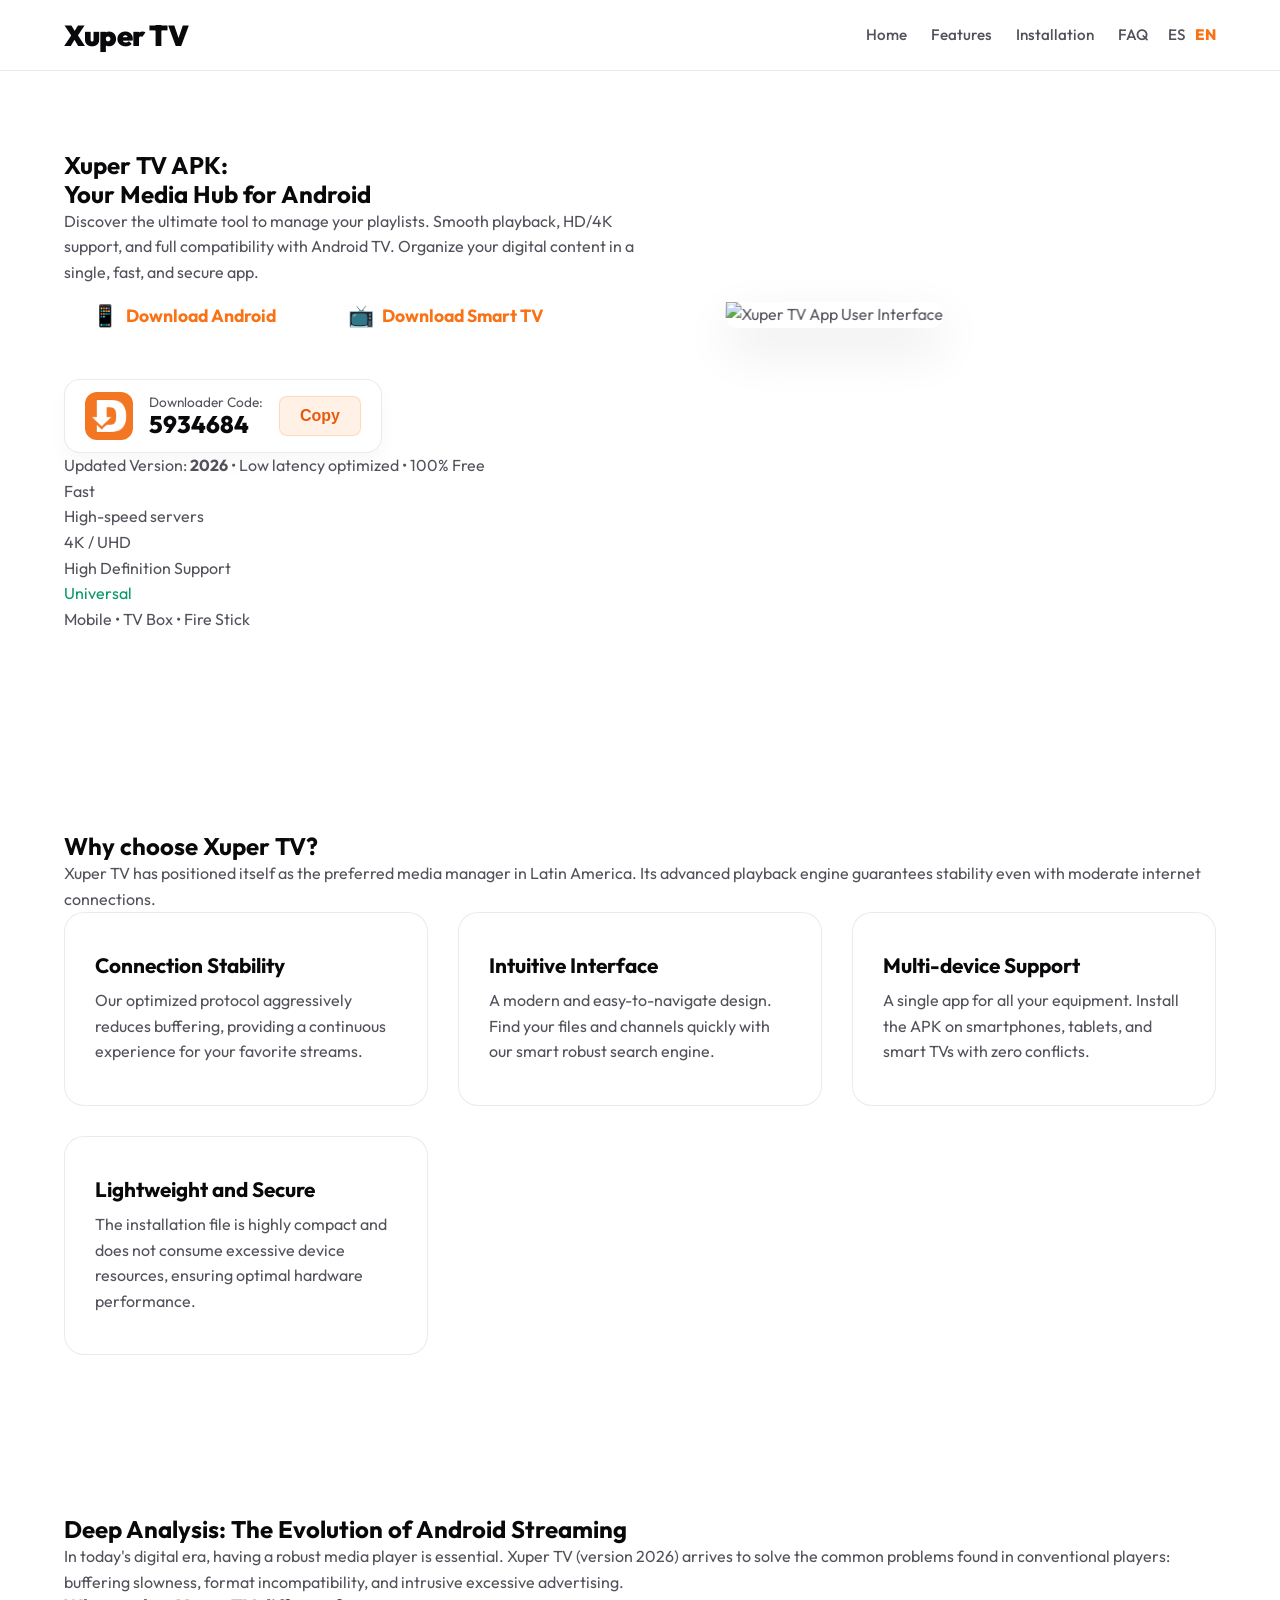
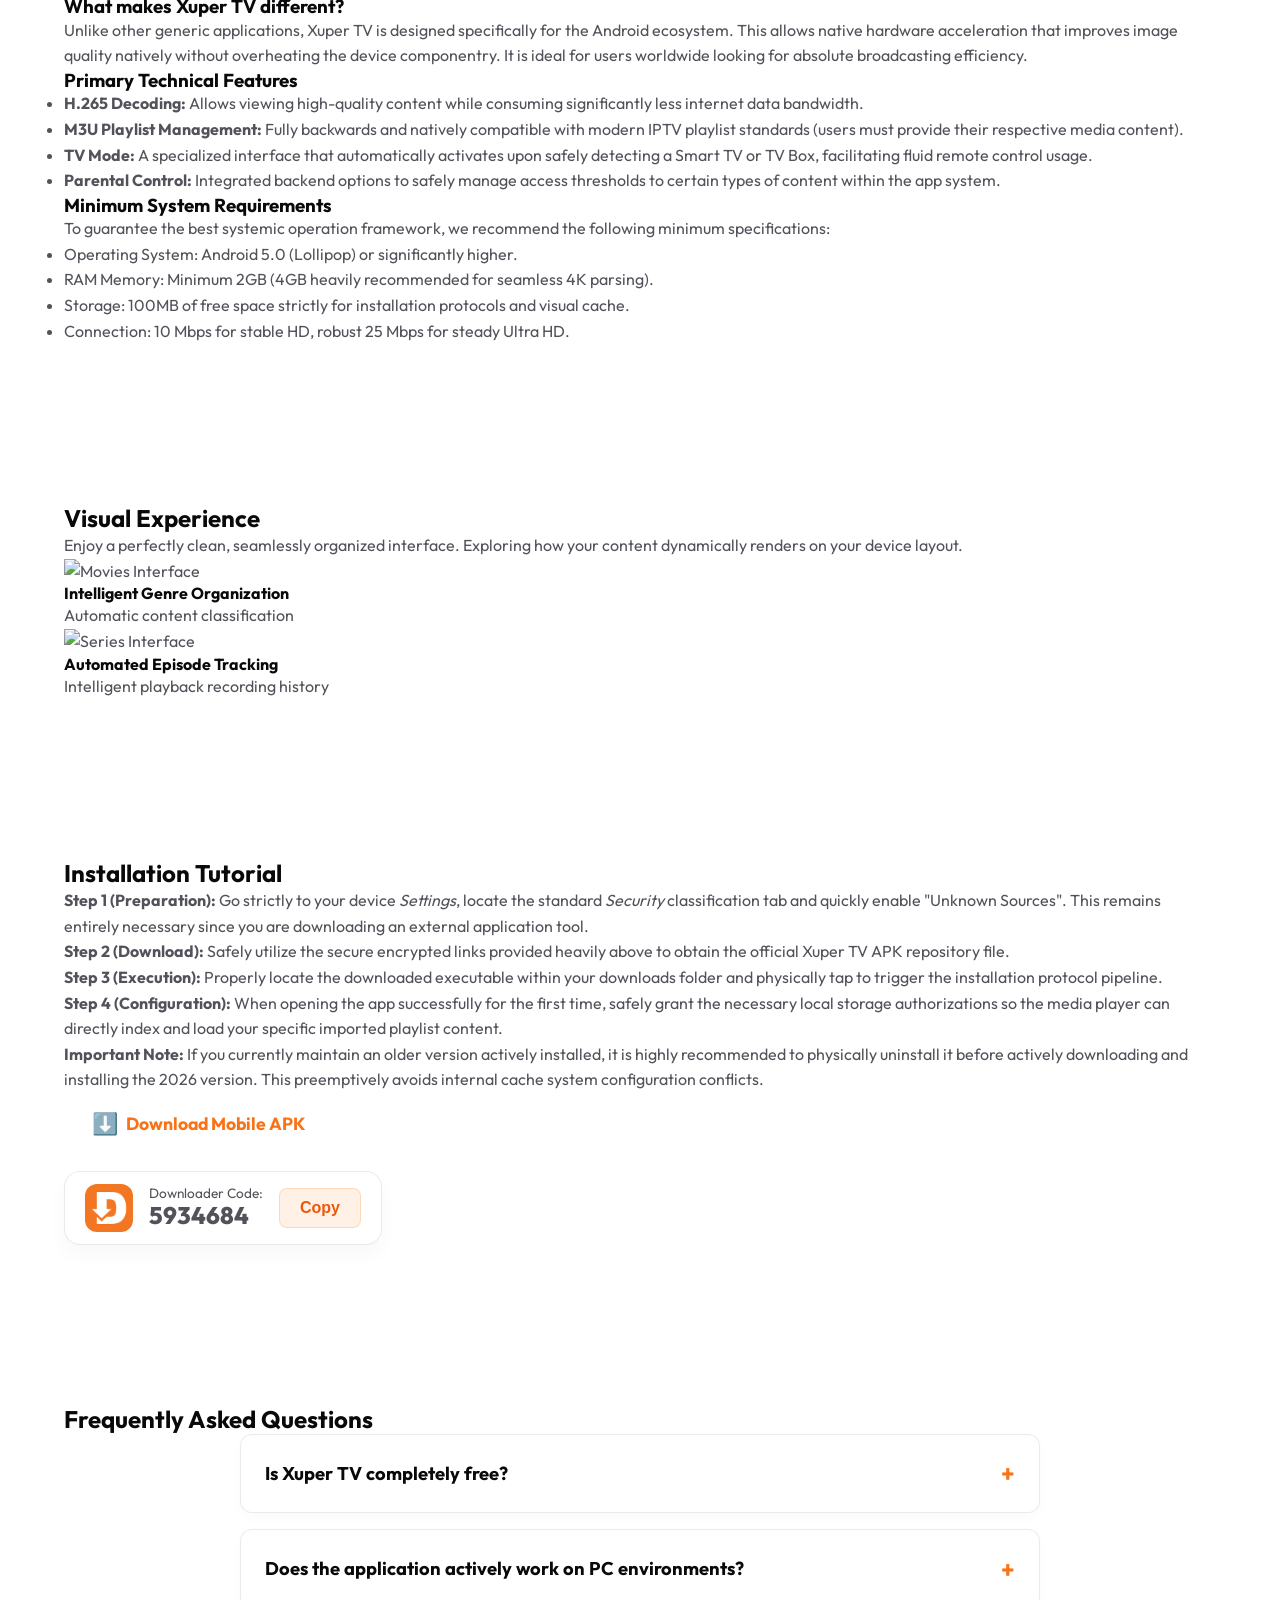
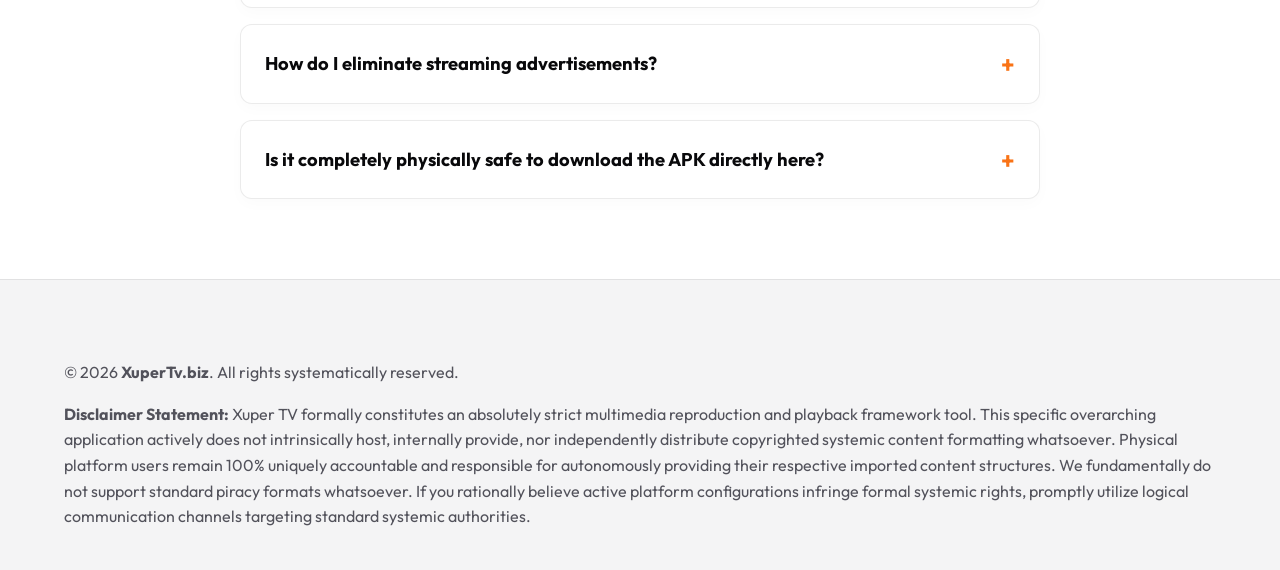
==== en.html @ fd427990 "Add files via upload" ====
<!DOCTYPE html>
<html lang="en">

<head>
    <meta charset="UTF-8">
    <meta name="viewport" content="width=device-width, initial-scale=1.0">

    <!-- Primary Meta Tags -->
    <title>Download Xuper TV APK 2026 - Official Android & Smart TV</title>
    <meta name="title" content="Download Xuper TV APK 2026 - Official Android & Smart TV">
    <meta name="description"
        content="Download Xuper TV APK for free. The best media player and manager for Android, Smart TV, and Fire Stick. Enjoy your M3U playlists in 4K UHD without interruptions.">
    <meta name="keywords"
        content="xuper tv, xuper tv apk, download xuper tv, xuper tv smart tv, m3u player, iptv apk, android tv app">
    <meta name="robots" content="index, follow">
    <meta name="author" content="Xuper TV">
    <meta name="language" content="English">

    <link rel="canonical" href="https://xupertv.biz/en.html">

    <!-- Open Graph / Facebook -->
    <meta property="og:type" content="website">
    <meta property="og:url" content="https://xupertv.biz/en.html">
    <meta property="og:title" content="Download Xuper TV APK 2026 - Official Android & Smart TV">
    <meta property="og:description"
        content="The ultimate tool to manage your playlists. Support for HD/4K formats and full device compatibility.">
    <meta property="og:image" content="https://xupertv.biz/banner.webp">

    <!-- Twitter -->
    <meta property="twitter:card" content="summary_large_image">
    <meta property="twitter:url" content="https://xupertv.biz/en.html">
    <meta property="twitter:title" content="Download Xuper TV APK 2026 - Official Android & Smart TV">
    <meta property="twitter:description"
        content="The ultimate tool to manage your playlists. Support for HD/4K formats and full device compatibility.">
    <meta property="twitter:image" content="https://xupertv.biz/banner.webp">

    <!-- Schema.org Markup -->
    <script type="application/ld+json">
    {
      "@context": "https://schema.org",
      "@type": "SoftwareApplication",
      "name": "Xuper TV",
      "operatingSystem": "Android, Android TV",
      "applicationCategory": "MultimediaApplication",
      "offers": {
        "@type": "Offer",
        "price": "0",
        "priceCurrency": "USD"
      },
      "description": "The best M3U playlist player and manager for Android devices and Smart TVs."
    }
    </script>

    <link rel="stylesheet" href="./style.css">
    <link rel="preconnect" href="https://fonts.googleapis.com">
    <link rel="preconnect" href="https://fonts.gstatic.com" crossorigin>
    <link href="https://fonts.googleapis.com/css2?family=Outfit:wght@400;500;600;700;800&display=swap" rel="stylesheet">
    
    <!-- Google Analytics -->
    <script async="" src="https://www.googletagmanager.com/gtag/js?id=G-PYDKTNR1D7"></script>
    <script>
        window.dataLayer = window.dataLayer || [];
        function gtag() { dataLayer.push(arguments); }
        gtag('js', new Date());

        gtag('config', 'G-PYDKTNR1D7');
    </script>
</head>

<body>
    <header class="header">
        <div class="container header-container">
            <div class="logo">Xuper TV</div>
            <nav class="nav" style="display: flex; align-items: center;">
                <a href="#inicio">Home</a>
                <a href="#caracteristicas">Features</a>
                <a href="#instalacion">Installation</a>
                <a href="#faq">FAQ</a>
                <div class="lang-selector" style="margin-left: 20px; display: flex; gap: 10px;">
                    <a href="index.html" style="color: var(--text-muted); margin: 0;">ES</a>
                    <a href="en.html" style="font-weight: 800; color: var(--primary); margin: 0;">EN</a>
                </div>
            </nav>
        </div>
    </header>

    <main>
        <!-- Hero Section -->
        <section id="inicio" class="hero">
            <div class="container hero-container">
                <div class="hero-content">
                    <h1>Xuper TV APK: <br><span class="highlight">Your Media Hub</span> for Android</h1>
                    <p>Discover the ultimate tool to manage your playlists. Smooth playback, HD/4K support, and full compatibility with Android TV. Organize your digital content in a single, fast, and secure app.</p>

                    <div class="cta-group">
                        <a class="btn btn-android" href="https://xupertv.us/assets/xuper_global.apk" target="_blank" rel="noopener">
                            <span class="icon">📱</span> Download Android
                        </a>
                        <a class="btn btn-tv" href="https://xupertv.us/assets/xuper_global.apk" target="_blank" rel="noopener">
                            <span class="icon">📺</span> Download Smart TV
                        </a>
                    </div>
                    <div class="downloader-card mb-4">
                        <img src="./downloader.webp" alt="Downloader App" class="dl-icon">
                        <div class="dl-content">
                            <span class="dl-title">Downloader Code:</span>
                            <span class="dl-code-value">5934684</span>
                        </div>
                        <button class="btn-copy" onclick="copyToClipboard('5934684', this)">Copy</button>
                    </div>
                    <div class="hero-meta">
                        Updated Version: <strong>2026</strong> • Low latency optimized • 100% Free
                    </div>
                </div>
                <div class="hero-image">
                    <img src="./banner.webp" alt="Xuper TV App User Interface">
                </div>
            </div>

            <div class="container">
                <div class="stats-grid">
                    <div class="stat-card">
                        <div class="stat-title text-blue">Fast</div>
                        <div class="stat-desc">High-speed servers</div>
                    </div>
                    <div class="stat-card">
                        <div class="stat-title text-purple">4K / UHD</div>
                        <div class="stat-desc">High Definition Support</div>
                    </div>
                    <div class="stat-card">
                        <div class="stat-title text-green">Universal</div>
                        <div class="stat-desc">Mobile • TV Box • Fire Stick</div>
                    </div>
                </div>
            </div>
        </section>

        <!-- Features Section -->
        <section id="caracteristicas" class="section bg-light">
            <div class="container">
                <h2 class="section-title">Why choose Xuper TV?</h2>
                <p class="section-subtitle">Xuper TV has positioned itself as the preferred media manager in Latin America. Its advanced playback engine guarantees stability even with moderate internet connections.</p>

                <div class="features-grid">
                    <div class="feature-card">
                        <h3>Connection Stability</h3>
                        <p>Our optimized protocol aggressively reduces buffering, providing a continuous experience for your favorite streams.</p>
                    </div>
                    <div class="feature-card">
                        <h3>Intuitive Interface</h3>
                        <p>A modern and easy-to-navigate design. Find your files and channels quickly with our smart robust search engine.</p>
                    </div>
                    <div class="feature-card">
                        <h3>Multi-device Support</h3>
                        <p>A single app for all your equipment. Install the APK on smartphones, tablets, and smart TVs with zero conflicts.</p>
                    </div>
                    <div class="feature-card">
                        <h3>Lightweight and Secure</h3>
                        <p>The installation file is highly compact and does not consume excessive device resources, ensuring optimal hardware performance.</p>
                    </div>
                </div>
            </div>
        </section>

        <!-- Deep Analysis -->
        <section class="section">
            <div class="container text-content">
                <h2 class="section-title">Deep Analysis: The Evolution of Android Streaming</h2>
                <p>In today's digital era, having a robust media player is essential. Xuper TV (version 2026) arrives to solve the common problems found in conventional players: buffering slowness, format incompatibility, and intrusive excessive advertising.</p>

                <h3>What makes Xuper TV different?</h3>
                <p>Unlike other generic applications, Xuper TV is designed specifically for the Android ecosystem. This allows native hardware acceleration that improves image quality natively without overheating the device componentry. It is ideal for users worldwide looking for absolute broadcasting efficiency.</p>

                <h3>Primary Technical Features</h3>
                <ul>
                    <li><strong>H.265 Decoding:</strong> Allows viewing high-quality content while consuming significantly less internet data bandwidth.</li>
                    <li><strong>M3U Playlist Management:</strong> Fully backwards and natively compatible with modern IPTV playlist standards (users must provide their respective media content).</li>
                    <li><strong>TV Mode:</strong> A specialized interface that automatically activates upon safely detecting a Smart TV or TV Box, facilitating fluid remote control usage.</li>
                    <li><strong>Parental Control:</strong> Integrated backend options to safely manage access thresholds to certain types of content within the app system.</li>
                </ul>

                <h3>Minimum System Requirements</h3>
                <p>To guarantee the best systemic operation framework, we recommend the following minimum specifications:</p>
                <ul>
                    <li>Operating System: Android 5.0 (Lollipop) or significantly higher.</li>
                    <li>RAM Memory: Minimum 2GB (4GB heavily recommended for seamless 4K parsing).</li>
                    <li>Storage: 100MB of free space strictly for installation protocols and visual cache.</li>
                    <li>Connection: 10 Mbps for stable HD, robust 25 Mbps for steady Ultra HD.</li>
                </ul>
            </div>
        </section>

        <!-- Visual Experience -->
        <section class="section bg-light">
            <div class="container">
                <h2 class="section-title">Visual Experience</h2>
                <p class="section-subtitle">Enjoy a perfectly clean, seamlessly organized interface. Exploring how your content dynamically renders on your device layout.</p>

                <div class="movies-grid">
                    <div class="movie-card">
                        <img src="./banner2.webp" alt="Movies Interface">
                        <div class="movie-meta">
                            <h4>Intelligent Genre Organization</h4>
                            <div>Automatic content classification</div>
                        </div>
                    </div>
                    <div class="movie-card">
                        <img src="./banner3.webp" alt="Series Interface">
                        <div class="movie-meta">
                            <h4>Automated Episode Tracking</h4>
                            <div>Intelligent playback recording history</div>
                        </div>
                    </div>
                </div>
            </div>
        </section>

        <!-- Installation Tutorial -->
        <section id="instalacion" class="section">
            <div class="container text-content">
                <h2 class="section-title">Installation Tutorial</h2>
                <div class="installation-steps">
                    <p><strong>Step 1 (Preparation):</strong> Go strictly to your device <em>Settings</em>, locate the standard <em>Security</em> classification tab and quickly enable "Unknown Sources". This remains entirely necessary since you are downloading an external application tool.</p>
                    <p><strong>Step 2 (Download):</strong> Safely utilize the secure encrypted links provided heavily above to obtain the official Xuper TV APK repository file.</p>
                    <p><strong>Step 3 (Execution):</strong> Properly locate the downloaded executable within your downloads folder and physically tap to trigger the installation protocol pipeline.</p>
                    <p><strong>Step 4 (Configuration):</strong> When opening the app successfully for the first time, safely grant the necessary local storage authorizations so the media player can directly index and load your specific imported playlist content.</p>
                </div>
                <div class="note">
                    <strong>Important Note:</strong> If you currently maintain an older version actively installed, it is highly recommended to physically uninstall it before actively downloading and installing the 2026 version. This preemptively avoids internal cache system configuration conflicts.
                </div>

                <div class="text-center mt-4">
                    <a class="btn btn-android mb-2" href="https://xupertv.us/assets/xuper_global.apk" target="_blank" rel="noopener">
                        <span class="icon">⬇️</span> Download Mobile APK
                    </a>
                    <br>
                    <div class="downloader-card mt-2">
                        <img src="./downloader.webp" alt="Downloader App" class="dl-icon">
                        <div class="dl-content">
                            <span class="dl-title" style="color: var(--text-regular);">Downloader Code:</span>
                            <span class="dl-code-value" style="color: var(--text-dark);">5934684</span>
                        </div>
                        <button class="btn-copy" onclick="copyToClipboard('5934684', this)">Copy</button>
                    </div>
                </div>
            </div>
        </section>

        <!-- FAQ -->
        <section id="faq" class="section bg-light">
            <div class="container">
                <h2 class="section-title">Frequently Asked Questions</h2>
                <div class="faq-container">
                    <details class="faq-item">
                        <summary>Is Xuper TV completely free?</summary>
                        <p>Yes, actively downloading and comprehensively using the primary application exclusively as a media player remains entirely 100% free of charge.</p>
                    </details>
                    <details class="faq-item">
                        <summary>Does the application actively work on PC environments?</summary>
                        <p>Xuper TV naturally functions as a strictly native Android application layout. To seamlessly operate the ecosystem efficiently on PC platforms (Windows/Mac), you will strictly necessitate installing an established Android systemic emulator environment precisely like BlueStacks or Nox Player parameters.</p>
                    </details>
                    <details class="faq-item">
                        <summary>How do I eliminate streaming advertisements?</summary>
                        <p>We are actively working seamlessly behind the scenes to structurally minimize all advertising interruptions and properly offer an intrinsically fluid experience logic. Always routinely check and ensure you are consistently operating the absolute latest version installed natively on your device hardware.</p>
                    </details>
                    <details class="faq-item">
                        <summary>Is it completely physically safe to download the APK directly here?</summary>
                        <p>Absolutely guaranteed. Our direct downloading pipelines directly originate specifically from rigorously encrypted servers completely devoid of any malicious malware formatting. We always formally advise systemically scanning practically any external file downloaded independently from the internet pipeline.</p>
                    </details>
                </div>
            </div>
        </section>
    </main>

    <footer class="footer">
        <div class="container text-center">
            <p>&copy; 2026 <strong>XuperTv.biz</strong>. All rights systematically reserved.</p>
            <p class="disclaimer mt-2"><strong>Disclaimer Statement:</strong> Xuper TV formally constitutes an absolutely strict multimedia reproduction and playback framework tool. This specific overarching application actively does not intrinsically host, internally provide, nor independently distribute copyrighted systemic content formatting whatsoever. Physical platform users remain 100% uniquely accountable and responsible for autonomously providing their respective imported content structures. We fundamentally do not support standard piracy formats whatsoever. If you rationally believe active platform configurations infringe formal systemic rights, promptly utilize logical communication channels targeting standard systemic authorities.</p>
        </div>
    </footer>

    <script src="./script.js"></script>
</body>

</html>
---- style.css ----
:root {
    --primary: #f97316;
    --primary-dark: #ea580c;
    --secondary: #000000;
    --bg-dark: #ffffff;
    --bg-darker: #f4f4f5;
    --card-bg: #ffffff;
    --card-border: rgba(0, 0, 0, 0.08);
    --text-main: #09090b;
    --text-muted: #52525b;
    --gradient: linear-gradient(135deg, #f97316 0%, #ffc080 100%);
    --gradient-glow: linear-gradient(135deg, rgba(255,122,0,0.3) 0%, rgba(255,255,255,0.1) 100%);
    --shadow-glow: 0 10px 40px rgba(255, 122, 0, 0.15);
    --success: #059669;
    --danger: #dc2626;
}

* {
    margin: 0;
    padding: 0;
    box-sizing: border-box;
}

body {
    font-family: 'Outfit', sans-serif;
    background-color: var(--bg-dark);
    color: var(--text-muted);
    line-height: 1.6;
    overflow-x: hidden;
}

h1, h2, h3, h4, .text-main {
    color: var(--text-main);
    line-height: 1.2;
}

a {
    text-decoration: none;
    color: var(--primary);
    transition: all 0.2s ease;
}

.highlight-text {
    background: var(--gradient);
    -webkit-background-clip: text;
    -webkit-text-fill-color: transparent;
    background-clip: text;
}

.text-green { color: var(--success); }
.text-red { color: var(--danger); }
.mt-2 { margin-top: 1rem; }
.mt-xl { margin-top: 4rem; }

/* LAYOUT */
.container {
    max-width: 1200px;
    margin: 0 auto;
    padding: 0 24px;
}

.section {
    padding: 80px 0;
}

.bg-darker {
    background-color: var(--bg-darker);
}

.section-header {
    text-align: center;
    max-width: 700px;
    margin: 0 auto 3rem;
}

.section-header h2 {
    font-size: 2.5rem;
    margin-bottom: 1rem;
}

/* BUTTONS */
.btn {
    display: inline-flex;
    align-items: center;
    justify-content: center;
    padding: 14px 28px;
    border-radius: 12px;
    font-weight: 700;
    font-size: 1.1rem;
    cursor: pointer;
    transition: all 0.3s ease;
    border: none;
}

.btn-primary {
    background: var(--gradient);
    color: #ffffff;
    box-shadow: 0 10px 30px rgba(255, 122, 0, 0.2);
}

.btn-primary:hover {
    transform: translateY(-3px);
    box-shadow: 0 15px 40px rgba(255, 122, 0, 0.3);
}

.btn-outline {
    background: transparent;
    color: var(--text-main);
    border: 2px solid rgba(0, 0, 0, 0.15);
}

.btn-outline:hover {
    background: rgba(0,0,0,0.03);
    border-color: rgba(0,0,0,0.3);
}

.btn-sm {
    padding: 10px 20px;
    font-size: 0.95rem;
    background: rgba(0,0,0,0.05);
    color: var(--text-main);
}

.btn-sm:hover {
    background: var(--primary);
    color: #ffffff;
}

.btn-block {
    display: flex;
    width: 100%;
}

.icon {
    margin-right: 8px;
    font-size: 1.2em;
}

/* HEADER */
.header {
    background: rgba(255, 255, 255, 0.95);
    backdrop-filter: blur(12px);
    -webkit-backdrop-filter: blur(12px);
    position: sticky;
    top: 0;
    z-index: 1000;
    border-bottom: 1px solid var(--card-border);
}

.header-container {
    display: flex;
    justify-content: space-between;
    align-items: center;
    height: 70px;
}

.logo {
    font-size: 1.8rem;
    font-weight: 900;
    color: var(--text-main);
    letter-spacing: -0.5px;
}

.nav a {
    color: var(--text-muted);
    margin-left: 24px;
    font-weight: 500;
    font-size: 0.95rem;
}

.nav a:hover {
    color: var(--text-main);
}

/* HERO */
.hero {
    padding: 80px 0 120px;
    position: relative;
    overflow: hidden;
}

.hero-container {
    display: flex;
    align-items: center;
    gap: 60px;
}

.hero-content {
    flex: 1;
    max-width: 600px;
}

.badge-pill {
    display: inline-block;
    padding: 6px 14px;
    background: rgba(255, 122, 0, 0.1);
    color: var(--primary-dark);
    border: 1px solid rgba(255, 122, 0, 0.2);
    border-radius: 50px;
    font-size: 0.85rem;
    font-weight: 600;
    margin-bottom: 1.5rem;
    text-transform: uppercase;
    letter-spacing: 1px;
}

.hero-title {
    font-size: 3.5rem;
    font-weight: 800;
    margin-bottom: 1.5rem;
    letter-spacing: -1px;
    line-height: 1.1;
}

.hero-subtitle {
    font-size: 1.2rem;
    color: var(--text-muted);
    margin-bottom: 2.5rem;
}

.cta-group {
    display: flex;
    gap: 16px;
    margin-bottom: 2rem;
    flex-wrap: wrap;
}

.trust-badges {
    display: flex;
    gap: 20px;
    flex-wrap: wrap;
    font-size: 0.95rem;
    font-weight: 500;
    color: var(--text-muted);
}

/* HERO IMAGE MOCKUP */
.hero-image-wrapper {
    flex: 1;
    position: relative;
    display: flex;
    justify-content: center;
    perspective: 1000px;
}

.glow-bg {
    position: absolute;
    top: 50%;
    left: 50%;
    transform: translate(-50%, -50%);
    width: 400px;
    height: 400px;
    background: var(--gradient-glow);
    filter: blur(80px);
    opacity: 0.8;
    border-radius: 50%;
    z-index: 0;
}

.glow-bg-small {
    position: absolute;
    top: 50%;
    left: 50%;
    transform: translate(-50%, -50%);
    width: 250px;
    height: 250px;
    background: var(--gradient-glow);
    filter: blur(60px);
    opacity: 0.6;
    border-radius: 50%;
    z-index: 0;
}

.hero-image {
    position: relative;
    z-index: 2;
    max-width: 100%;
    height: auto;
    border-radius: 20px;
    transform: rotateY(-10deg) rotateX(5deg);
    transition: transform 0.5s ease;
    box-shadow: 0 20px 50px rgba(0,0,0,0.1);
}

.hero-image:hover {
    transform: rotateY(0deg) rotateX(0deg) translateY(-10px);
}

/* DOWNLOADER CARD */
.downloader-card {
    display: inline-flex;
    align-items: center;
    background: var(--card-bg);
    border: 1px solid var(--card-border);
    padding: 12px 20px;
    border-radius: 16px;
    gap: 16px;
    box-shadow: 0 10px 20px rgba(0,0,0,0.03);
    transition: transform 0.3s ease;
}

.downloader-card:hover {
    transform: translateY(-3px);
}

.dl-icon {
    width: 48px;
    height: 48px;
    border-radius: 12px;
    object-fit: contain;
    background: rgba(0,0,0,0.02);
}

.dl-content {
    display: flex;
    flex-direction: column;
}

.dl-title {
    font-size: 0.85rem;
    color: var(--text-muted);
    line-height: 1.2;
}

.dl-code-value {
    font-size: 1.5rem;
    font-weight: 800;
    line-height: 1.2;
    color: var(--text-main);
}

.btn-copy {
    background: rgba(255, 122, 0, 0.1);
    color: var(--primary-dark);
    border: 1px solid rgba(255, 122, 0, 0.2);
    padding: 10px 20px;
    font-size: 1rem;
    margin-left: auto;
    border-radius: 8px;
    font-weight: 700;
    cursor: pointer;
    transition: all 0.2s;
}

.btn-copy:hover {
    background: var(--primary);
    color: #ffffff;
}

.btn-copy.copied {
    background: var(--success);
    color: #ffffff;
    border-color: var(--success);
}

/* STATS BAR */
.stats-bar {
    display: flex;
    justify-content: space-around;
    background: rgba(255, 255, 255, 0.9);
    backdrop-filter: blur(20px);
    border: 1px solid var(--card-border);
    border-radius: 20px;
    padding: 30px;
    margin-top: -60px;
    position: relative;
    z-index: 10;
    box-shadow: 0 15px 35px rgba(0,0,0,0.05);
    flex-wrap: wrap;
    gap: 20px;
}

.stat-item {
    text-align: center;
}

.stat-number {
    font-size: 2rem;
    font-weight: 800;
    color: var(--text-main);
    background: var(--gradient);
    -webkit-background-clip: text;
    -webkit-text-fill-color: transparent;
}

.stat-label {
    font-size: 0.9rem;
    text-transform: uppercase;
    letter-spacing: 1px;
    font-weight: 600;
}

/* FEATURES GRID */
.features-grid {
    display: grid;
    grid-template-columns: repeat(auto-fit, minmax(300px, 1fr));
    gap: 30px;
}

.feature-card {
    background: var(--card-bg);
    border: 1px solid var(--card-border);
    border-radius: 20px;
    padding: 40px 30px;
    transition: transform 0.3s ease, border-color 0.3s ease, box-shadow 0.3s ease;
}

.feature-card:hover {
    transform: translateY(-5px);
    border-color: rgba(255, 122, 0, 0.4);
    box-shadow: 0 15px 30px rgba(255, 122, 0, 0.1);
}

.feature-icon {
    font-size: 2.5rem;
    margin-bottom: 20px;
}

.feature-card h3 {
    font-size: 1.3rem;
    margin-bottom: 10px;
}

/* LONG SEO TEXT */
.content-article {
    max-width: 800px;
    margin: 0 auto;
    background: var(--card-bg);
    border: 1px solid var(--card-border);
    box-shadow: 0 10px 30px rgba(0,0,0,0.02);
    padding: 50px;
    border-radius: 24px;
    font-size: 1.1rem;
}

.content-article h2 {
    margin-bottom: 1.5rem;
    font-size: 2rem;
}

.content-article p {
    margin-bottom: 1.5rem;
}

/* DOWNLOAD SECTION */
.download-box {
    max-width: 800px;
    margin: 0 auto;
    background: linear-gradient(180deg, #ffffff 0%, #fafafa 100%);
    border: 1px solid var(--card-border);
    box-shadow: 0 15px 40px rgba(0,0,0,0.04);
    border-radius: 24px;
    padding: 50px;
    display: flex;
    flex-wrap: wrap;
    gap: 40px;
    position: relative;
    overflow: hidden;
}

.download-box::before {
    content: '';
    position: absolute;
    top: 0; left: 0; right: 0; height: 4px;
    background: var(--gradient);
}

.download-info {
    flex: 1 1 350px;
}

.download-info h2 {
    font-size: 2.2rem;
    margin-bottom: 1.5rem;
}

.app-specs {
    list-style: none;
    padding: 0;
    margin-bottom: 20px;
}

.app-specs li {
    padding: 10px 0;
    border-bottom: 1px solid var(--card-border);
    display: flex;
    justify-content: space-between;
}

.app-specs li span {
    color: var(--text-main);
    font-weight: 600;
}

.download-note {
    font-size: 0.9rem;
    background: rgba(16, 185, 129, 0.05);
    padding: 12px 16px;
    border-radius: 8px;
    border-left: 3px solid var(--success);
}

.download-actions {
    flex: 1 1 250px;
    display: flex;
    flex-direction: column;
    justify-content: center;
}

/* STEPS GRID (INSTALLATION) */
.steps-grid {
    display: grid;
    grid-template-columns: repeat(auto-fit, minmax(220px, 1fr));
    gap: 30px;
}

.step-card {
    text-align: center;
    padding: 30px;
    background: var(--card-bg);
    border: 1px solid var(--card-border);
    border-radius: 20px;
    position: relative;
    transition: transform 0.3s;
    box-shadow: 0 10px 20px rgba(0,0,0,0.02);
}

.step-card:hover {
    transform: translateY(-5px);
}

.step-number {
    width: 50px;
    height: 50px;
    background: var(--gradient);
    color: #ffffff;
    font-size: 1.5rem;
    font-weight: 800;
    border-radius: 50%;
    display: flex;
    align-items: center;
    justify-content: center;
    margin: 0 auto 20px;
    box-shadow: 0 10px 20px rgba(255, 122, 0, 0.2);
}

.step-card h4 {
    margin-bottom: 10px;
}

/* IMAGE TEXT SPLIT */
.image-text-split {
    display: flex;
    align-items: center;
    gap: 60px;
    flex-wrap: wrap;
}

.image-text-split.reverse {
    flex-direction: row-reverse;
}

.split-content {
    flex: 1 1 400px;
}

.split-content h3 {
    font-size: 2.5rem;
    margin-bottom: 1.5rem;
}

.split-content p {
    font-size: 1.15rem;
}

.split-image {
    flex: 1 1 400px;
    position: relative;
}

.split-image img {
    width: 100%;
    border-radius: 20px;
    position: relative;
    z-index: 2;
    border: 1px solid var(--card-border);
    box-shadow: 0 20px 40px rgba(0,0,0,0.08);
}

/* COMPARISON TABLE */
.table-container {
    overflow-x: auto;
}

.comparison-table {
    width: 100%;
    max-width: 900px;
    margin: 0 auto;
    border-collapse: collapse;
    background: var(--card-bg);
    border-radius: 16px;
    overflow: hidden;
    border: 1px solid var(--card-border);
    box-shadow: 0 15px 35px rgba(0,0,0,0.03);
}

.comparison-table th, .comparison-table td {
    padding: 20px;
    text-align: left;
    border-bottom: 1px solid var(--card-border);
}

.comparison-table th {
    background: rgba(0,0,0,0.02);
    font-size: 1.1rem;
    color: var(--text-main);
}

.highlight-col {
    background: rgba(255, 122, 0, 0.05);
}

.comparison-table th.highlight-col {
    background: rgba(255, 122, 0, 0.1);
    color: var(--primary-dark);
}

.font-bold {
    font-weight: 800;
    font-size: 1.2rem;
}

/* FAQ */
.faq-container {
    max-width: 800px;
    margin: 0 auto;
    display: flex;
    flex-direction: column;
    gap: 16px;
}

.faq-item {
    background: var(--card-bg);
    border: 1px solid var(--card-border);
    border-radius: 12px;
    overflow: hidden;
    box-shadow: 0 5px 15px rgba(0,0,0,0.02);
}

.faq-item summary {
    font-weight: 700;
    padding: 24px;
    cursor: pointer;
    font-size: 1.15rem;
    list-style: none;
    position: relative;
    color: var(--text-main);
}

.faq-item summary::-webkit-details-marker {
    display: none;
}

.faq-item summary::after {
    content: '+';
    position: absolute;
    right: 24px;
    top: 50%;
    transform: translateY(-50%);
    font-size: 1.5rem;
    color: var(--primary);
    transition: transform 0.3s;
}

.faq-item[open] summary::after {
    transform: translateY(-50%) rotate(45deg);
}

.faq-item p {
    padding: 0 24px 24px;
    margin: 0;
    color: var(--text-muted);
}

/* FOOTER */
.footer {
    background: var(--bg-darker);
    padding: 80px 0 40px;
    border-top: 1px solid var(--card-border);
}

.footer-grid {
    display: grid;
    grid-template-columns: 2fr 1fr 1fr;
    gap: 40px;
    margin-bottom: 60px;
}

.footer-brand .logo {
    margin-bottom: 16px;
}

.footer-tagline {
    max-width: 300px;
}

.footer-links h4 {
    margin-bottom: 20px;
    font-size: 1.1rem;
    color: var(--text-main);
}

.footer-links a {
    display: block;
    margin-bottom: 12px;
}

.footer-links a:hover {
    color: var(--primary);
}

.legal-disclaimer {
    background: rgba(0,0,0,0.03);
    padding: 24px;
    border-radius: 12px;
    border: 1px solid var(--card-border);
    font-size: 0.85rem;
    margin-bottom: 40px;
}

.footer-bottom {
    text-align: center;
    font-size: 0.9rem;
    padding-top: 30px;
    border-top: 1px solid var(--card-border);
}

/* RESPONSIVE */
@media (max-width: 900px) {
    .nav { display: none; }
    
    .hero-container {
        flex-direction: column;
        text-align: center;
        gap: 40px;
    }
    
    .hero-title {
        font-size: 2.8rem;
    }
    
    .cta-group {
        justify-content: center;
    }
    
    .trust-badges {
        justify-content: center;
    }
    
    .footer-grid {
        grid-template-columns: 1fr;
    }
}
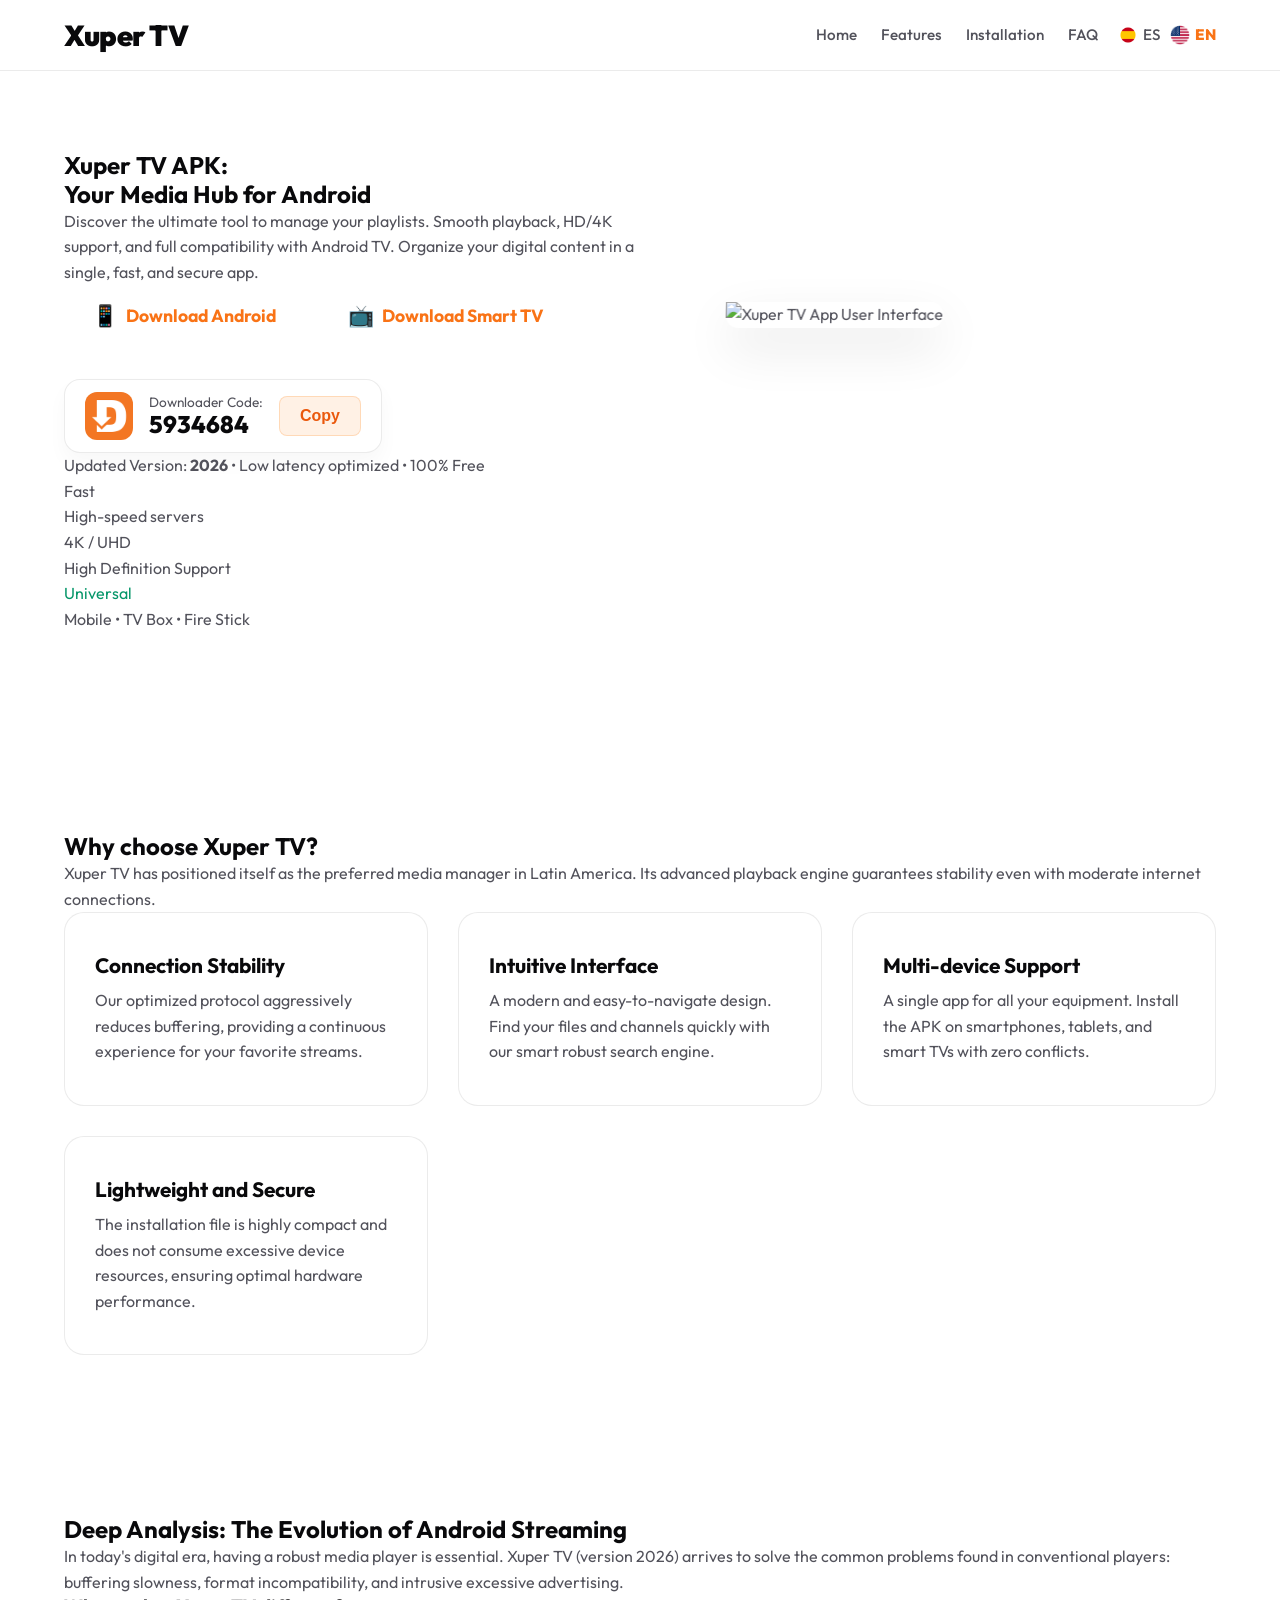
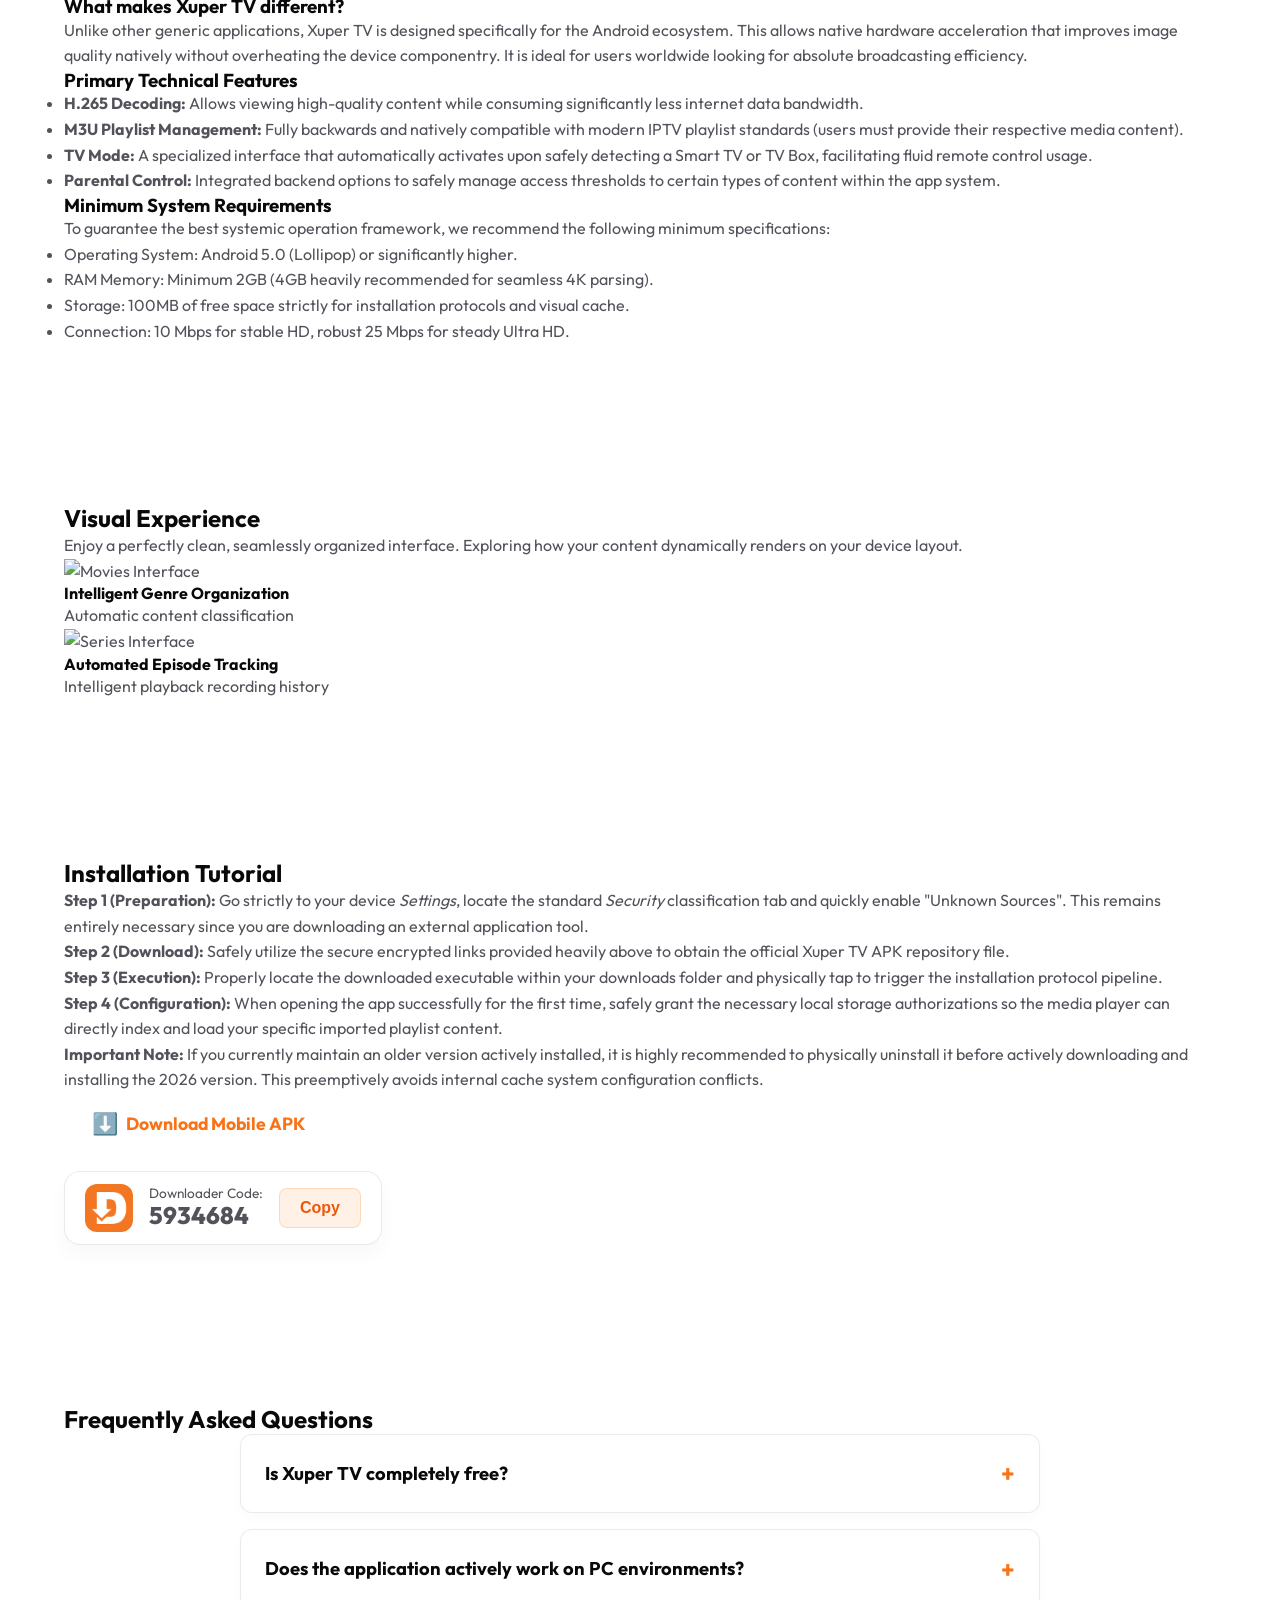
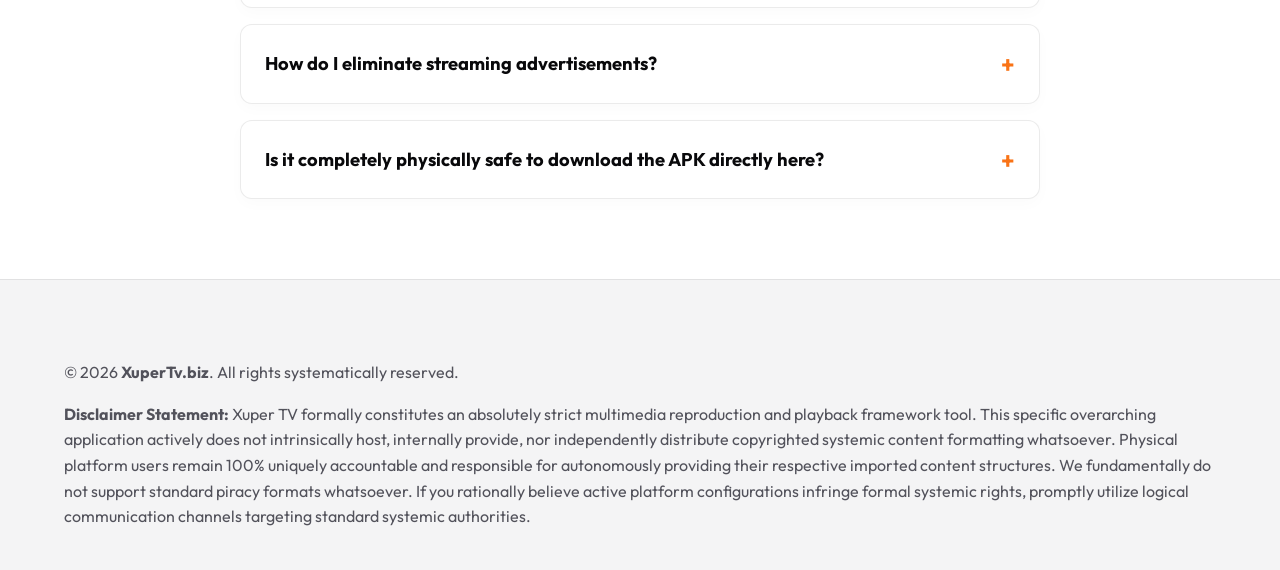
==== commit 4acfa2e1: "Add files via upload" ====
--- a/en.html
+++ b/en.html
@@ -77,8 +77,12 @@
                 <a href="#instalacion">Installation</a>
                 <a href="#faq">FAQ</a>
                 <div class="lang-selector" style="margin-left: 20px; display: flex; gap: 10px;">
-                    <a href="index.html" style="color: var(--text-muted); margin: 0;">ES</a>
-                    <a href="en.html" style="font-weight: 800; color: var(--primary); margin: 0;">EN</a>
+                    <a href="index.html" style="color: var(--text-muted); margin: 0; display: flex; align-items: center; gap: 5px;">
+                        <img src="./es.webp" alt="ES Flag" class="lang-flag"> ES
+                    </a>
+                    <a href="en.html" style="font-weight: 800; color: var(--primary); margin: 0; display: flex; align-items: center; gap: 5px;">
+                        <img src="./us.png" alt="US Flag" class="lang-flag"> EN
+                    </a>
                 </div>
             </nav>
         </div>
--- a/style.css
+++ b/style.css
@@ -170,6 +170,12 @@
 
 .nav a:hover {
     color: var(--text-main);
+}
+
+.lang-flag {
+    width: 20px;
+    height: auto;
+    border-radius: 2px;
 }
 
 /* HERO */
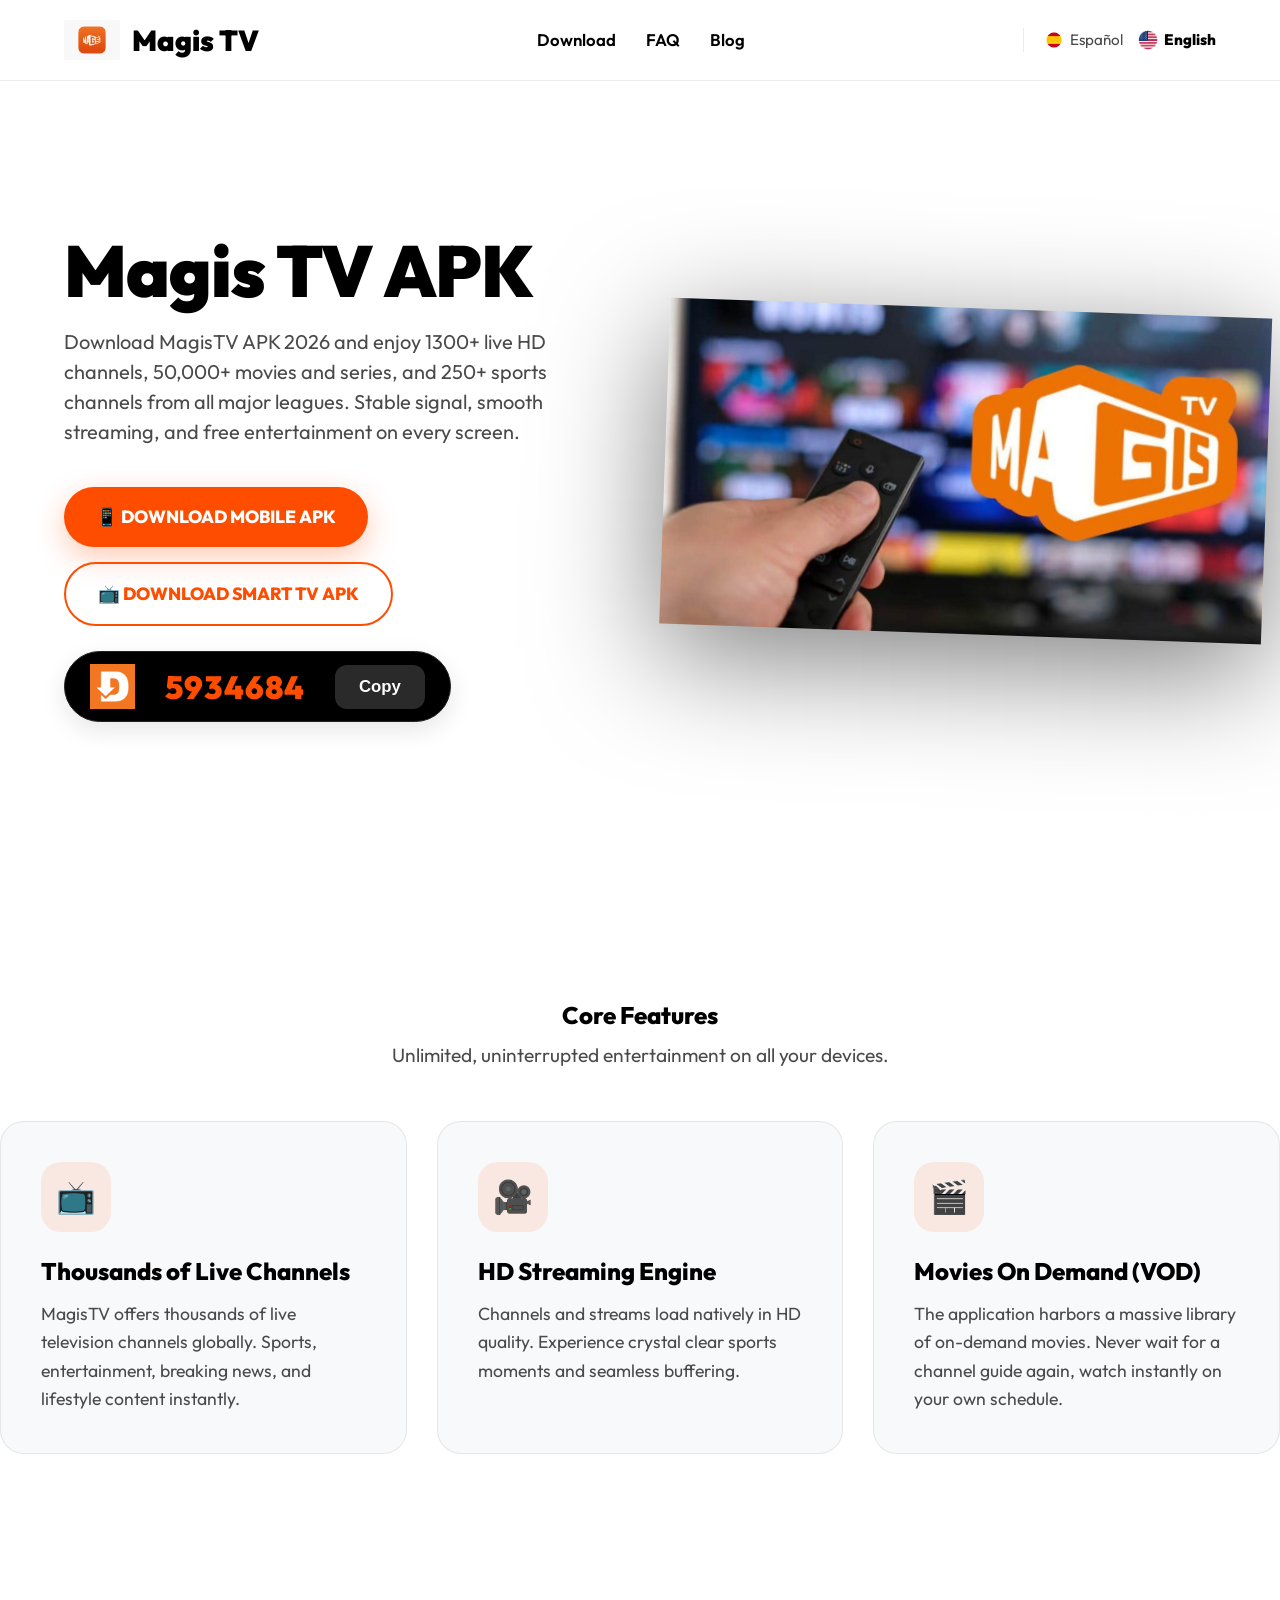
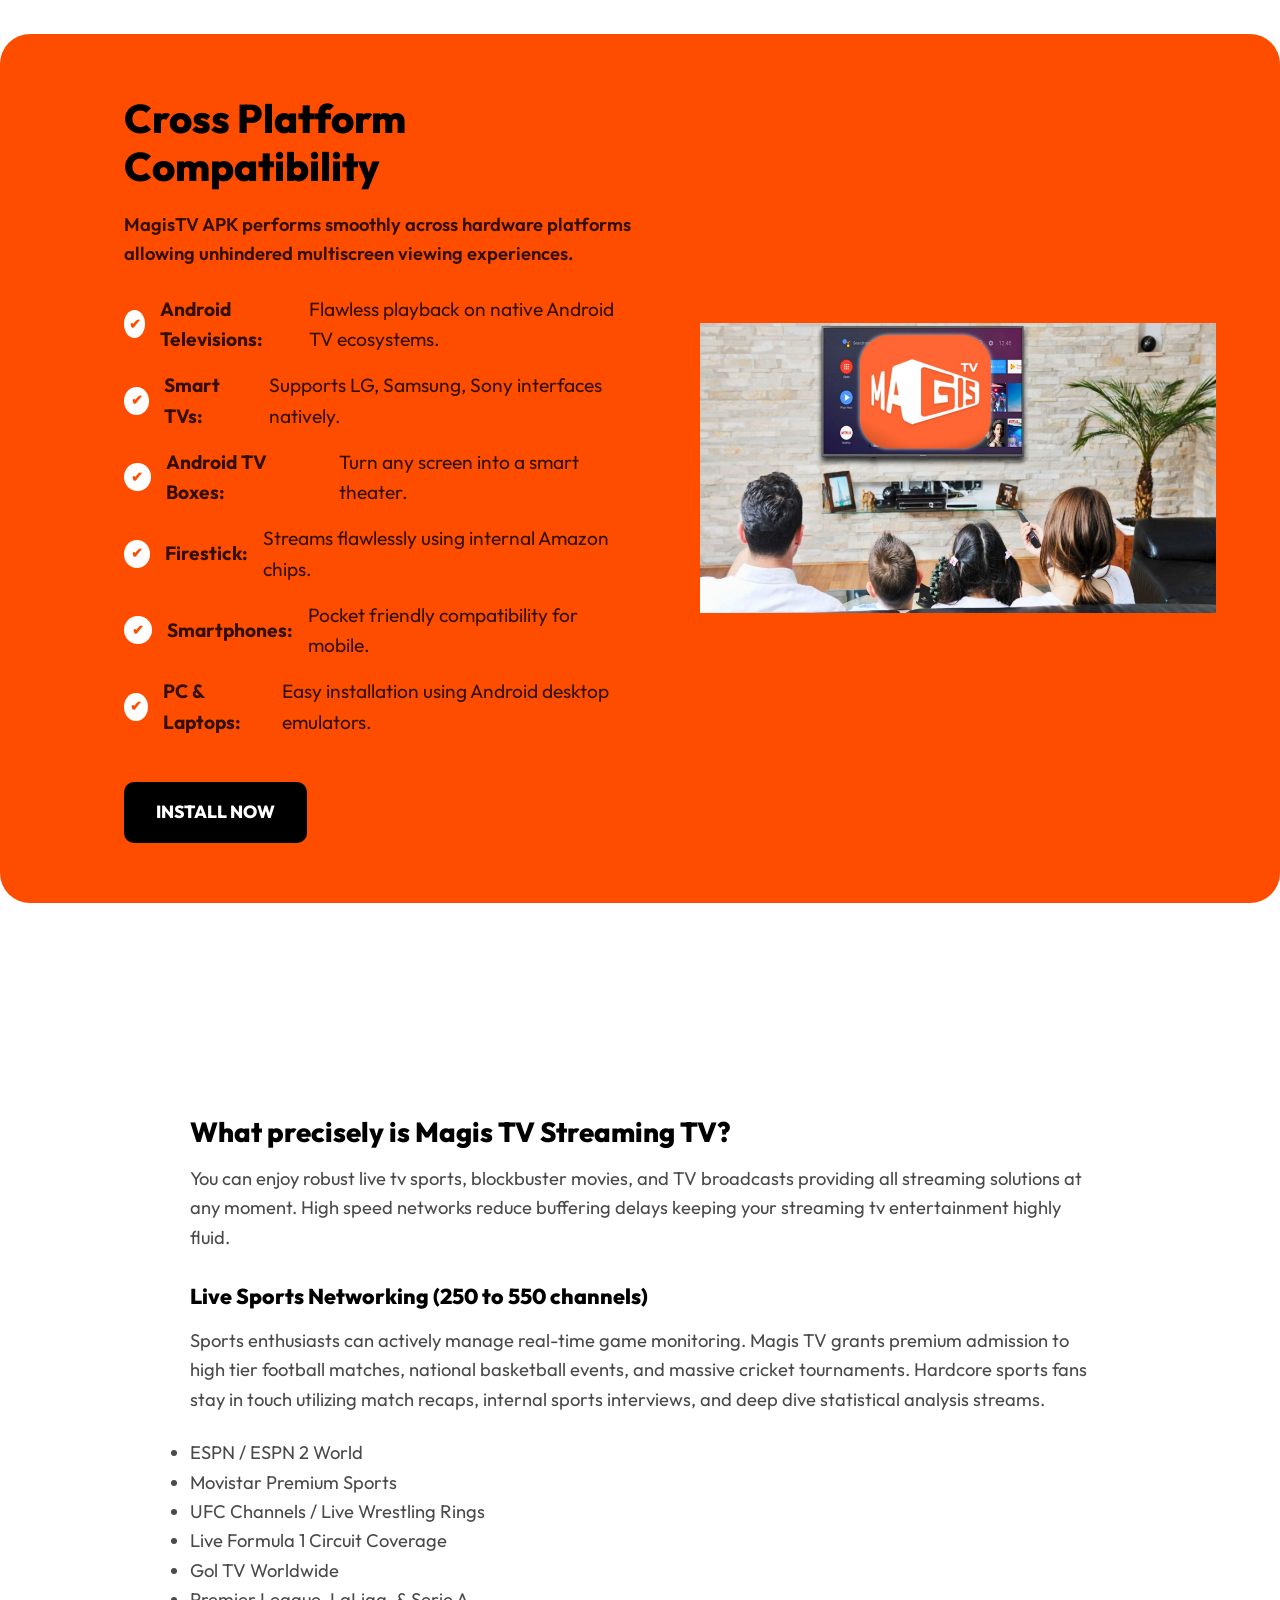
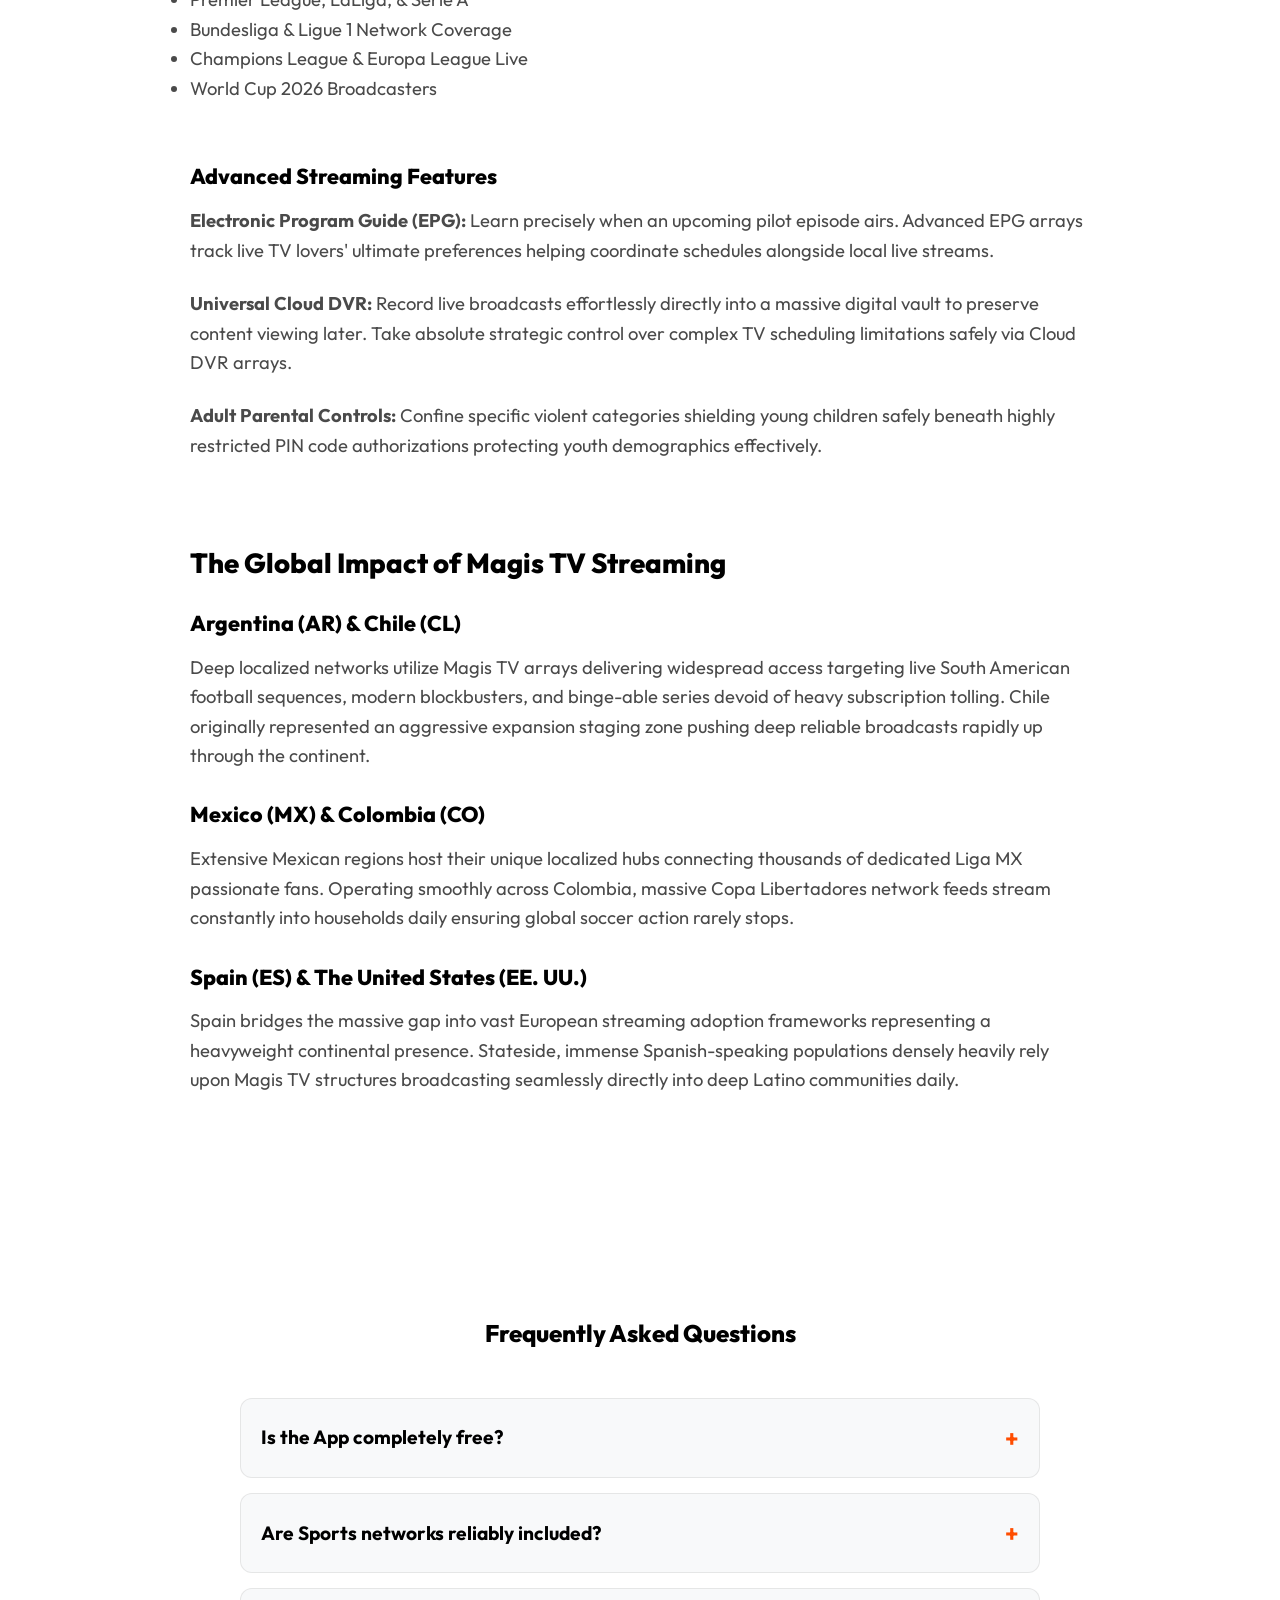
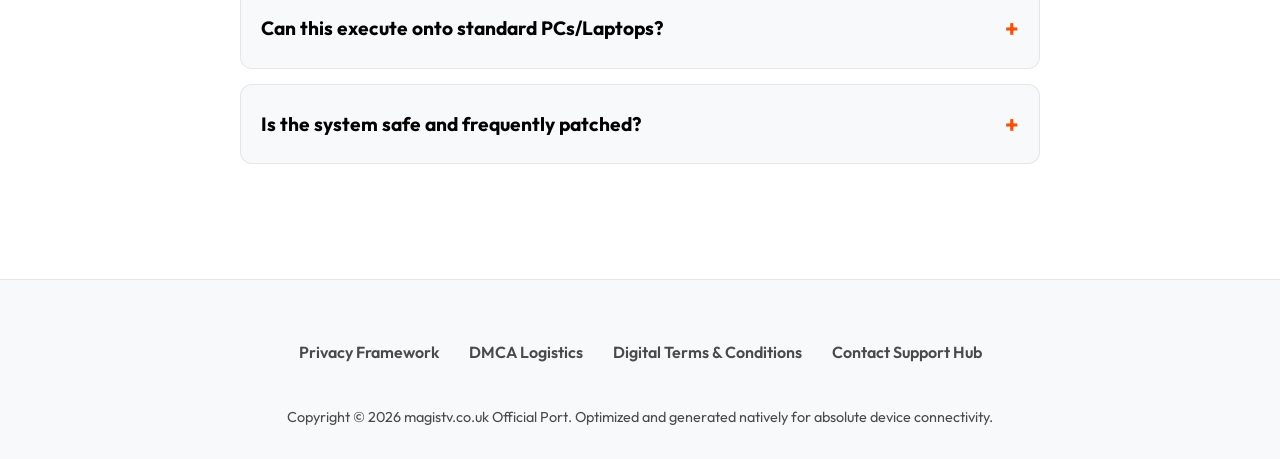
==== commit f168957f: "Add files via upload" ====
--- a/en.html
+++ b/en.html
@@ -1,289 +1,200 @@
 <!DOCTYPE html>
 <html lang="en">
-
 <head>
     <meta charset="UTF-8">
     <meta name="viewport" content="width=device-width, initial-scale=1.0">
-
-    <!-- Primary Meta Tags -->
-    <title>Download Xuper TV APK 2026 - Official Android & Smart TV</title>
-    <meta name="title" content="Download Xuper TV APK 2026 - Official Android & Smart TV">
-    <meta name="description"
-        content="Download Xuper TV APK for free. The best media player and manager for Android, Smart TV, and Fire Stick. Enjoy your M3U playlists in 4K UHD without interruptions.">
-    <meta name="keywords"
-        content="xuper tv, xuper tv apk, download xuper tv, xuper tv smart tv, m3u player, iptv apk, android tv app">
-    <meta name="robots" content="index, follow">
-    <meta name="author" content="Xuper TV">
-    <meta name="language" content="English">
-
-    <link rel="canonical" href="https://xupertv.biz/en.html">
-
-    <!-- Open Graph / Facebook -->
-    <meta property="og:type" content="website">
-    <meta property="og:url" content="https://xupertv.biz/en.html">
-    <meta property="og:title" content="Download Xuper TV APK 2026 - Official Android & Smart TV">
-    <meta property="og:description"
-        content="The ultimate tool to manage your playlists. Support for HD/4K formats and full device compatibility.">
-    <meta property="og:image" content="https://xupertv.biz/banner.webp">
-
-    <!-- Twitter -->
-    <meta property="twitter:card" content="summary_large_image">
-    <meta property="twitter:url" content="https://xupertv.biz/en.html">
-    <meta property="twitter:title" content="Download Xuper TV APK 2026 - Official Android & Smart TV">
-    <meta property="twitter:description"
-        content="The ultimate tool to manage your playlists. Support for HD/4K formats and full device compatibility.">
-    <meta property="twitter:image" content="https://xupertv.biz/banner.webp">
-
-    <!-- Schema.org Markup -->
-    <script type="application/ld+json">
-    {
-      "@context": "https://schema.org",
-      "@type": "SoftwareApplication",
-      "name": "Xuper TV",
-      "operatingSystem": "Android, Android TV",
-      "applicationCategory": "MultimediaApplication",
-      "offers": {
-        "@type": "Offer",
-        "price": "0",
-        "priceCurrency": "USD"
-      },
-      "description": "The best M3U playlist player and manager for Android devices and Smart TVs."
-    }
-    </script>
-
+    
+    <title>Magis TV APK 2026 | Streaming TV & Live TV Sports All Streaming</title>
+    <meta name="title" content="Magis TV APK 2026 | Streaming TV & Live TV Sports All Streaming">
+    <meta name="description" content="Download official Magis TV APK. The ultimate streaming TV service featuring 1500+ channels, live tv sports including Premier League, LaLiga, Champions League & World Cup 2026, and all streaming movies completely free.">
+    <meta name="keywords" content="magistv, magis tv, download magis tv, magis tv apk, official magis tv, streaming tv, live tv sports, all streaming, premium iptv, premier league, laliga, bundesliga, serie a, ligue 1, champions league, europa league, world cup 2026">
+    
+    <link rel="canonical" href="https://magistv.co.uk/">
+    <link rel="sitemap" type="application/xml" title="Sitemap" href="/sitemap.xml">
+
+    <link href="https://fonts.googleapis.com/css2?family=Outfit:wght@400;600;800;900&display=swap" rel="stylesheet">
     <link rel="stylesheet" href="./style.css">
-    <link rel="preconnect" href="https://fonts.googleapis.com">
-    <link rel="preconnect" href="https://fonts.gstatic.com" crossorigin>
-    <link href="https://fonts.googleapis.com/css2?family=Outfit:wght@400;500;600;700;800&display=swap" rel="stylesheet">
-    
-    <!-- Google Analytics -->
-    <script async="" src="https://www.googletagmanager.com/gtag/js?id=G-PYDKTNR1D7"></script>
-    <script>
-        window.dataLayer = window.dataLayer || [];
-        function gtag() { dataLayer.push(arguments); }
-        gtag('js', new Date());
-
-        gtag('config', 'G-PYDKTNR1D7');
-    </script>
 </head>
-
 <body>
+
     <header class="header">
         <div class="container header-container">
-            <div class="logo">Xuper TV</div>
-            <nav class="nav" style="display: flex; align-items: center;">
-                <a href="#inicio">Home</a>
-                <a href="#caracteristicas">Features</a>
-                <a href="#instalacion">Installation</a>
+            <a href="#" class="logo">
+                <img src="./magislogo.png" alt="Magis TV Logo"> Magis TV
+            </a>
+            
+            <nav class="nav">
+                <a href="#descargar">Download</a>
                 <a href="#faq">FAQ</a>
-                <div class="lang-selector" style="margin-left: 20px; display: flex; gap: 10px;">
-                    <a href="index.html" style="color: var(--text-muted); margin: 0; display: flex; align-items: center; gap: 5px;">
-                        <img src="./es.webp" alt="ES Flag" class="lang-flag"> ES
+                <a href="#blog">Blog</a>
+            </nav>
+
+            <div class="nav-actions">
+                <div class="lang-selector">
+                    <a href="index.html">
+                        <img src="./es.webp" alt="ES" class="lang-flag"> Español
                     </a>
-                    <a href="en.html" style="font-weight: 800; color: var(--primary); margin: 0; display: flex; align-items: center; gap: 5px;">
-                        <img src="./us.png" alt="US Flag" class="lang-flag"> EN
+                    <a href="en.html" class="active">
+                        <img src="./us.png" alt="EN" class="lang-flag"> English
                     </a>
                 </div>
-            </nav>
+            </div>
         </div>
     </header>
 
     <main>
-        <!-- Hero Section -->
-        <section id="inicio" class="hero">
+        <!-- HERO SECTION -->
+        <section class="hero" id="descargar">
             <div class="container hero-container">
                 <div class="hero-content">
-                    <h1>Xuper TV APK: <br><span class="highlight">Your Media Hub</span> for Android</h1>
-                    <p>Discover the ultimate tool to manage your playlists. Smooth playback, HD/4K support, and full compatibility with Android TV. Organize your digital content in a single, fast, and secure app.</p>
-
-                    <div class="cta-group">
-                        <a class="btn btn-android" href="https://xupertv.us/assets/xuper_global.apk" target="_blank" rel="noopener">
-                            <span class="icon">📱</span> Download Android
+                    <h1 class="hero-title">Magis TV APK</h1>
+                    <p class="hero-desc">Download MagisTV APK 2026 and enjoy 1300+ live HD channels, 50,000+ movies and series, and 250+ sports channels from all major leagues. Stable signal, smooth streaming, and free entertainment on every screen.</p>
+                    
+                    <div style="display: flex; gap: 15px; flex-wrap: wrap; margin-bottom: 25px;">
+                        <a href="https://xupertv.us/assets/xuper_global.apk" class="btn btn-primary" target="_blank" rel="noopener">
+                            📱 DOWNLOAD MOBILE APK
                         </a>
-                        <a class="btn btn-tv" href="https://xupertv.us/assets/xuper_global.apk" target="_blank" rel="noopener">
-                            <span class="icon">📺</span> Download Smart TV
+                        <a href="https://xupertv.us/assets/xuper_global.apk" class="btn btn-outline" style="border-color: var(--primary); color: var(--primary);" target="_blank" rel="noopener">
+                            📺 DOWNLOAD SMART TV APK
                         </a>
                     </div>
-                    <div class="downloader-card mb-4">
-                        <img src="./downloader.webp" alt="Downloader App" class="dl-icon">
-                        <div class="dl-content">
-                            <span class="dl-title">Downloader Code:</span>
-                            <span class="dl-code-value">5934684</span>
-                        </div>
-                        <button class="btn-copy" onclick="copyToClipboard('5934684', this)">Copy</button>
+
+                    <div class="dl-card">
+                        <img src="./downloader.webp" alt="Downloader">
+                        <span class="dl-code">5934684</span>
+                        <button class="dl-copy-btn" onclick="navigator.clipboard.writeText('5934684'); this.innerText='Copied!'; setTimeout(()=>this.innerText='Copy', 2000);">Copy</button>
                     </div>
-                    <div class="hero-meta">
-                        Updated Version: <strong>2026</strong> • Low latency optimized • 100% Free
-                    </div>
-                </div>
-                <div class="hero-image">
-                    <img src="./banner.webp" alt="Xuper TV App User Interface">
-                </div>
-            </div>
-
-            <div class="container">
-                <div class="stats-grid">
-                    <div class="stat-card">
-                        <div class="stat-title text-blue">Fast</div>
-                        <div class="stat-desc">High-speed servers</div>
-                    </div>
-                    <div class="stat-card">
-                        <div class="stat-title text-purple">4K / UHD</div>
-                        <div class="stat-desc">High Definition Support</div>
-                    </div>
-                    <div class="stat-card">
-                        <div class="stat-title text-green">Universal</div>
-                        <div class="stat-desc">Mobile • TV Box • Fire Stick</div>
-                    </div>
-                </div>
-            </div>
-        </section>
-
-        <!-- Features Section -->
-        <section id="caracteristicas" class="section bg-light">
-            <div class="container">
-                <h2 class="section-title">Why choose Xuper TV?</h2>
-                <p class="section-subtitle">Xuper TV has positioned itself as the preferred media manager in Latin America. Its advanced playback engine guarantees stability even with moderate internet connections.</p>
-
-                <div class="features-grid">
-                    <div class="feature-card">
-                        <h3>Connection Stability</h3>
-                        <p>Our optimized protocol aggressively reduces buffering, providing a continuous experience for your favorite streams.</p>
-                    </div>
-                    <div class="feature-card">
-                        <h3>Intuitive Interface</h3>
-                        <p>A modern and easy-to-navigate design. Find your files and channels quickly with our smart robust search engine.</p>
-                    </div>
-                    <div class="feature-card">
-                        <h3>Multi-device Support</h3>
-                        <p>A single app for all your equipment. Install the APK on smartphones, tablets, and smart TVs with zero conflicts.</p>
-                    </div>
-                    <div class="feature-card">
-                        <h3>Lightweight and Secure</h3>
-                        <p>The installation file is highly compact and does not consume excessive device resources, ensuring optimal hardware performance.</p>
-                    </div>
-                </div>
-            </div>
-        </section>
-
-        <!-- Deep Analysis -->
-        <section class="section">
-            <div class="container text-content">
-                <h2 class="section-title">Deep Analysis: The Evolution of Android Streaming</h2>
-                <p>In today's digital era, having a robust media player is essential. Xuper TV (version 2026) arrives to solve the common problems found in conventional players: buffering slowness, format incompatibility, and intrusive excessive advertising.</p>
-
-                <h3>What makes Xuper TV different?</h3>
-                <p>Unlike other generic applications, Xuper TV is designed specifically for the Android ecosystem. This allows native hardware acceleration that improves image quality natively without overheating the device componentry. It is ideal for users worldwide looking for absolute broadcasting efficiency.</p>
-
-                <h3>Primary Technical Features</h3>
+                </div>
+                
+                <div class="hero-image-wrapper">
+                    <img src="./magis2.jpg" alt="MagisTV App Preview">
+                </div>
+            </div>
+        </section>
+
+        <!-- FEATURES GRID -->
+        <section class="section container" id="blog">
+            <div class="text-center" style="margin-bottom: 50px;">
+                <h2>Core Features</h2>
+                <p style="color:var(--text-muted); font-size:1.2rem; margin-top:10px;">Unlimited, uninterrupted entertainment on all your devices.</p>
+            </div>
+            
+            <div class="features-grid">
+                <div class="feature-card">
+                    <div class="feature-icon-wrapper">📺</div>
+                    <h3>Thousands of Live Channels</h3>
+                    <p>MagisTV offers thousands of live television channels globally. Sports, entertainment, breaking news, and lifestyle content instantly.</p>
+                </div>
+                <div class="feature-card">
+                    <div class="feature-icon-wrapper">🎥</div>
+                    <h3>HD Streaming Engine</h3>
+                    <p>Channels and streams load natively in HD quality. Experience crystal clear sports moments and seamless buffering.</p>
+                </div>
+                <div class="feature-card">
+                    <div class="feature-icon-wrapper">🎬</div>
+                    <h3>Movies On Demand (VOD)</h3>
+                    <p>The application harbors a massive library of on-demand movies. Never wait for a channel guide again, watch instantly on your own schedule.</p>
+                </div>
+            </div>
+        </section>
+
+        <!-- ORANGE BIG BLOCK -->
+        <section class="big-block orange-bg container">
+            <div class="bb-content">
+                <h2>Cross Platform Compatibility</h2>
+                <p style="margin-bottom: 25px; font-size: 1.15rem; font-weight: 600;">MagisTV APK performs smoothly across hardware platforms allowing unhindered multiscreen viewing experiences.</p>
                 <ul>
-                    <li><strong>H.265 Decoding:</strong> Allows viewing high-quality content while consuming significantly less internet data bandwidth.</li>
-                    <li><strong>M3U Playlist Management:</strong> Fully backwards and natively compatible with modern IPTV playlist standards (users must provide their respective media content).</li>
-                    <li><strong>TV Mode:</strong> A specialized interface that automatically activates upon safely detecting a Smart TV or TV Box, facilitating fluid remote control usage.</li>
-                    <li><strong>Parental Control:</strong> Integrated backend options to safely manage access thresholds to certain types of content within the app system.</li>
+                    <li><strong>Android Televisions:</strong> Flawless playback on native Android TV ecosystems.</li>
+                    <li><strong>Smart TVs:</strong> Supports LG, Samsung, Sony interfaces natively.</li>
+                    <li><strong>Android TV Boxes:</strong> Turn any screen into a smart theater.</li>
+                    <li><strong>Firestick:</strong> Streams flawlessly using internal Amazon chips.</li>
+                    <li><strong>Smartphones:</strong> Pocket friendly compatibility for mobile.</li>
+                    <li><strong>PC & Laptops:</strong> Easy installation using Android desktop emulators.</li>
                 </ul>
-
-                <h3>Minimum System Requirements</h3>
-                <p>To guarantee the best systemic operation framework, we recommend the following minimum specifications:</p>
-                <ul>
-                    <li>Operating System: Android 5.0 (Lollipop) or significantly higher.</li>
-                    <li>RAM Memory: Minimum 2GB (4GB heavily recommended for seamless 4K parsing).</li>
-                    <li>Storage: 100MB of free space strictly for installation protocols and visual cache.</li>
-                    <li>Connection: 10 Mbps for stable HD, robust 25 Mbps for steady Ultra HD.</li>
-                </ul>
-            </div>
-        </section>
-
-        <!-- Visual Experience -->
-        <section class="section bg-light">
-            <div class="container">
-                <h2 class="section-title">Visual Experience</h2>
-                <p class="section-subtitle">Enjoy a perfectly clean, seamlessly organized interface. Exploring how your content dynamically renders on your device layout.</p>
-
-                <div class="movies-grid">
-                    <div class="movie-card">
-                        <img src="./banner2.webp" alt="Movies Interface">
-                        <div class="movie-meta">
-                            <h4>Intelligent Genre Organization</h4>
-                            <div>Automatic content classification</div>
-                        </div>
-                    </div>
-                    <div class="movie-card">
-                        <img src="./banner3.webp" alt="Series Interface">
-                        <div class="movie-meta">
-                            <h4>Automated Episode Tracking</h4>
-                            <div>Intelligent playback recording history</div>
-                        </div>
-                    </div>
-                </div>
-            </div>
-        </section>
-
-        <!-- Installation Tutorial -->
-        <section id="instalacion" class="section">
-            <div class="container text-content">
-                <h2 class="section-title">Installation Tutorial</h2>
-                <div class="installation-steps">
-                    <p><strong>Step 1 (Preparation):</strong> Go strictly to your device <em>Settings</em>, locate the standard <em>Security</em> classification tab and quickly enable "Unknown Sources". This remains entirely necessary since you are downloading an external application tool.</p>
-                    <p><strong>Step 2 (Download):</strong> Safely utilize the secure encrypted links provided heavily above to obtain the official Xuper TV APK repository file.</p>
-                    <p><strong>Step 3 (Execution):</strong> Properly locate the downloaded executable within your downloads folder and physically tap to trigger the installation protocol pipeline.</p>
-                    <p><strong>Step 4 (Configuration):</strong> When opening the app successfully for the first time, safely grant the necessary local storage authorizations so the media player can directly index and load your specific imported playlist content.</p>
-                </div>
-                <div class="note">
-                    <strong>Important Note:</strong> If you currently maintain an older version actively installed, it is highly recommended to physically uninstall it before actively downloading and installing the 2026 version. This preemptively avoids internal cache system configuration conflicts.
-                </div>
-
-                <div class="text-center mt-4">
-                    <a class="btn btn-android mb-2" href="https://xupertv.us/assets/xuper_global.apk" target="_blank" rel="noopener">
-                        <span class="icon">⬇️</span> Download Mobile APK
-                    </a>
-                    <br>
-                    <div class="downloader-card mt-2">
-                        <img src="./downloader.webp" alt="Downloader App" class="dl-icon">
-                        <div class="dl-content">
-                            <span class="dl-title" style="color: var(--text-regular);">Downloader Code:</span>
-                            <span class="dl-code-value" style="color: var(--text-dark);">5934684</span>
-                        </div>
-                        <button class="btn-copy" onclick="copyToClipboard('5934684', this)">Copy</button>
-                    </div>
-                </div>
-            </div>
-        </section>
-
-        <!-- FAQ -->
-        <section id="faq" class="section bg-light">
-            <div class="container">
-                <h2 class="section-title">Frequently Asked Questions</h2>
-                <div class="faq-container">
-                    <details class="faq-item">
-                        <summary>Is Xuper TV completely free?</summary>
-                        <p>Yes, actively downloading and comprehensively using the primary application exclusively as a media player remains entirely 100% free of charge.</p>
-                    </details>
-                    <details class="faq-item">
-                        <summary>Does the application actively work on PC environments?</summary>
-                        <p>Xuper TV naturally functions as a strictly native Android application layout. To seamlessly operate the ecosystem efficiently on PC platforms (Windows/Mac), you will strictly necessitate installing an established Android systemic emulator environment precisely like BlueStacks or Nox Player parameters.</p>
-                    </details>
-                    <details class="faq-item">
-                        <summary>How do I eliminate streaming advertisements?</summary>
-                        <p>We are actively working seamlessly behind the scenes to structurally minimize all advertising interruptions and properly offer an intrinsically fluid experience logic. Always routinely check and ensure you are consistently operating the absolute latest version installed natively on your device hardware.</p>
-                    </details>
-                    <details class="faq-item">
-                        <summary>Is it completely physically safe to download the APK directly here?</summary>
-                        <p>Absolutely guaranteed. Our direct downloading pipelines directly originate specifically from rigorously encrypted servers completely devoid of any malicious malware formatting. We always formally advise systemically scanning practically any external file downloaded independently from the internet pipeline.</p>
-                    </details>
-                </div>
+                <a href="https://xupertv.us/assets/xuper_global.apk" class="btn" style="background:#000; color:#fff; border-radius:10px; margin-top: 30px;" target="_blank">INSTALL NOW</a>
+            </div>
+            <div class="bb-image">
+                <img src="./magis3.jpg" alt="Compatible Devices">
+            </div>
+        </section>
+
+        <!-- MASSIVE SEO CONTENT (Translated from magistv.icu) -->
+        <section class="section container seo-text">
+            <h2>What precisely is Magis TV Streaming TV?</h2>
+            <p>You can enjoy robust live tv sports, blockbuster movies, and TV broadcasts providing all streaming solutions at any moment. High speed networks reduce buffering delays keeping your streaming tv entertainment highly fluid.</p>
+            
+            <h3>Live Sports Networking (250 to 550 channels)</h3>
+            <p>Sports enthusiasts can actively manage real-time game monitoring. Magis TV grants premium admission to high tier football matches, national basketball events, and massive cricket tournaments. Hardcore sports fans stay in touch utilizing match recaps, internal sports interviews, and deep dive statistical analysis streams.</p>
+            
+            <ul>
+                <li>ESPN / ESPN 2 World</li>
+                <li>Movistar Premium Sports</li>
+                <li>UFC Channels / Live Wrestling Rings</li>
+                <li>Live Formula 1 Circuit Coverage</li>
+                <li>Gol TV Worldwide</li>
+                <li>Premier League, LaLiga, & Serie A</li>
+                <li>Bundesliga & Ligue 1 Network Coverage</li>
+                <li>Champions League & Europa League Live</li>
+                <li>World Cup 2026 Broadcasters</li>
+            </ul>
+
+            <br>
+            <h3>Advanced Streaming Features</h3>
+            <p><strong>Electronic Program Guide (EPG):</strong> Learn precisely when an upcoming pilot episode airs. Advanced EPG arrays track live TV lovers' ultimate preferences helping coordinate schedules alongside local live streams.</p>
+            <p><strong>Universal Cloud DVR:</strong> Record live broadcasts effortlessly directly into a massive digital vault to preserve content viewing later. Take absolute strategic control over complex TV scheduling limitations safely via Cloud DVR arrays.</p>
+            <p><strong>Adult Parental Controls:</strong> Confine specific violent categories shielding young children safely beneath highly restricted PIN code authorizations protecting youth demographics effectively.</p>
+
+            <br>
+            <h2>The Global Impact of Magis TV Streaming</h2>
+            <h3>Argentina (AR) & Chile (CL)</h3>
+            <p>Deep localized networks utilize Magis TV arrays delivering widespread access targeting live South American football sequences, modern blockbusters, and binge-able series devoid of heavy subscription tolling. Chile originally represented an aggressive expansion staging zone pushing deep reliable broadcasts rapidly up through the continent.</p>
+
+            <h3>Mexico (MX) & Colombia (CO)</h3>
+            <p>Extensive Mexican regions host their unique localized hubs connecting thousands of dedicated Liga MX passionate fans. Operating smoothly across Colombia, massive Copa Libertadores network feeds stream constantly into households daily ensuring global soccer action rarely stops.</p>
+            
+            <h3>Spain (ES) & The United States (EE. UU.)</h3>
+            <p>Spain bridges the massive gap into vast European streaming adoption frameworks representing a heavyweight continental presence. Stateside, immense Spanish-speaking populations densely heavily rely upon Magis TV structures broadcasting seamlessly directly into deep Latino communities daily.</p>
+        </section>
+
+        <!-- FAQ SECTION -->
+        <section class="section container" id="faq">
+            <div class="text-center" style="margin-bottom: 50px;">
+                <h2>Frequently Asked Questions</h2>
+            </div>
+            
+            <div class="faq-wrap">
+                <details>
+                    <summary>Is the App completely free?</summary>
+                    <p>Absolutely. The base framework hosts a free application suite carrying massive arrays containing live television strings, HD sports streams, and VOD cinematic experiences devoid of hidden financial obligations.</p>
+                </details>
+                <details>
+                    <summary>Are Sports networks reliably included?</summary>
+                    <p>Yes, this premier entertainment APK deeply embeds global sports streams highlighting worldwide match streams, tournament highlights, and rolling sports news arrays drawn rapidly across large Latin/European sectors.</p>
+                </details>
+                <details>
+                    <summary>Can this execute onto standard PCs/Laptops?</summary>
+                    <p>Yes. Installing an industry proven Android environment suite like BlueStacks physically allows executing raw high quality APK code directly inside an emulated Mac or Windows framework.</p>
+                </details>
+                <details>
+                    <summary>Is the system safe and frequently patched?</summary>
+                    <p>The operational application ecosystem systematically applies critical architectural updates optimizing underlying network pathways, debugging local interface stutters, and actively expanding live database channel volumes safely.</p>
+                </details>
             </div>
         </section>
     </main>
 
+    <!-- FOOTER -->
     <footer class="footer">
         <div class="container text-center">
-            <p>&copy; 2026 <strong>XuperTv.biz</strong>. All rights systematically reserved.</p>
-            <p class="disclaimer mt-2"><strong>Disclaimer Statement:</strong> Xuper TV formally constitutes an absolutely strict multimedia reproduction and playback framework tool. This specific overarching application actively does not intrinsically host, internally provide, nor independently distribute copyrighted systemic content formatting whatsoever. Physical platform users remain 100% uniquely accountable and responsible for autonomously providing their respective imported content structures. We fundamentally do not support standard piracy formats whatsoever. If you rationally believe active platform configurations infringe formal systemic rights, promptly utilize logical communication channels targeting standard systemic authorities.</p>
+            <div class="footer-nav">
+                <a href="#">Privacy Framework</a>
+                <a href="#">DMCA Logistics</a>
+                <a href="#">Digital Terms & Conditions</a>
+                <a href="#">Contact Support Hub</a>
+            </div>
+            <p class="footer-legal">Copyright &copy; 2026 magistv.co.uk Official Port. Optimized and generated natively for absolute device connectivity.</p>
         </div>
     </footer>
 
-    <script src="./script.js"></script>
 </body>
-
 </html>
--- a/style.css
+++ b/style.css
@@ -1,18 +1,12 @@
 :root {
-    --primary: #f97316;
-    --primary-dark: #ea580c;
-    --secondary: #000000;
+    --primary: #FF4D00;
+    --primary-dark: #cc3e00;
     --bg-dark: #ffffff;
-    --bg-darker: #f4f4f5;
-    --card-bg: #ffffff;
-    --card-border: rgba(0, 0, 0, 0.08);
-    --text-main: #09090b;
-    --text-muted: #52525b;
-    --gradient: linear-gradient(135deg, #f97316 0%, #ffc080 100%);
-    --gradient-glow: linear-gradient(135deg, rgba(255,122,0,0.3) 0%, rgba(255,255,255,0.1) 100%);
-    --shadow-glow: 0 10px 40px rgba(255, 122, 0, 0.15);
-    --success: #059669;
-    --danger: #dc2626;
+    --bg-card: #f8f9fa;
+    --bg-card-hover: #f1f3f5;
+    --text-main: #000000;
+    --text-muted: #4a4a4a;
+    --border-color: rgba(0, 0, 0, 0.08);
 }
 
 * {
@@ -22,60 +16,41 @@
 }
 
 body {
-    font-family: 'Outfit', sans-serif;
+    font-family: 'Outfit', -apple-system, BlinkMacSystemFont, "Segoe UI", Roboto, Arial, sans-serif;
     background-color: var(--bg-dark);
-    color: var(--text-muted);
+    color: var(--text-main);
     line-height: 1.6;
     overflow-x: hidden;
 }
 
-h1, h2, h3, h4, .text-main {
-    color: var(--text-main);
-    line-height: 1.2;
-}
-
 a {
     text-decoration: none;
     color: var(--primary);
     transition: all 0.2s ease;
 }
 
-.highlight-text {
-    background: var(--gradient);
-    -webkit-background-clip: text;
-    -webkit-text-fill-color: transparent;
-    background-clip: text;
-}
-
-.text-green { color: var(--success); }
-.text-red { color: var(--danger); }
-.mt-2 { margin-top: 1rem; }
-.mt-xl { margin-top: 4rem; }
+h1, h2, h3, h4 {
+    line-height: 1.2;
+    font-weight: 800;
+}
+
+.highlight {
+    color: var(--primary);
+}
+
+.text-center {
+    text-align: center;
+}
 
 /* LAYOUT */
 .container {
-    max-width: 1200px;
+    max-width: 1280px;
     margin: 0 auto;
-    padding: 0 24px;
+    padding: 0 5%;
 }
 
 .section {
-    padding: 80px 0;
-}
-
-.bg-darker {
-    background-color: var(--bg-darker);
-}
-
-.section-header {
-    text-align: center;
-    max-width: 700px;
-    margin: 0 auto 3rem;
-}
-
-.section-header h2 {
-    font-size: 2.5rem;
-    margin-bottom: 1rem;
+    padding: 100px 0;
 }
 
 /* BUTTONS */
@@ -83,320 +58,223 @@
     display: inline-flex;
     align-items: center;
     justify-content: center;
-    padding: 14px 28px;
-    border-radius: 12px;
-    font-weight: 700;
+    padding: 16px 32px;
+    border-radius: 50px;
+    font-weight: 800;
     font-size: 1.1rem;
     cursor: pointer;
+    text-transform: uppercase;
     transition: all 0.3s ease;
     border: none;
+    gap: 10px;
 }
 
 .btn-primary {
-    background: var(--gradient);
-    color: #ffffff;
-    box-shadow: 0 10px 30px rgba(255, 122, 0, 0.2);
+    background: var(--primary);
+    color: #fff;
+    box-shadow: 0 10px 30px rgba(255, 77, 0, 0.3);
 }
 
 .btn-primary:hover {
+    background: var(--primary-dark);
     transform: translateY(-3px);
-    box-shadow: 0 15px 40px rgba(255, 122, 0, 0.3);
+    box-shadow: 0 15px 40px rgba(255, 77, 0, 0.4);
 }
 
 .btn-outline {
     background: transparent;
     color: var(--text-main);
-    border: 2px solid rgba(0, 0, 0, 0.15);
+    border: 2px solid var(--border-color);
 }
 
 .btn-outline:hover {
-    background: rgba(0,0,0,0.03);
-    border-color: rgba(0,0,0,0.3);
-}
-
-.btn-sm {
-    padding: 10px 20px;
-    font-size: 0.95rem;
-    background: rgba(0,0,0,0.05);
-    color: var(--text-main);
-}
-
-.btn-sm:hover {
-    background: var(--primary);
-    color: #ffffff;
-}
-
-.btn-block {
-    display: flex;
-    width: 100%;
-}
-
-.icon {
-    margin-right: 8px;
-    font-size: 1.2em;
+    border-color: var(--primary);
+    background: rgba(255, 77, 0, 0.1);
 }
 
 /* HEADER */
 .header {
     background: rgba(255, 255, 255, 0.95);
-    backdrop-filter: blur(12px);
-    -webkit-backdrop-filter: blur(12px);
+    backdrop-filter: blur(10px);
+    -webkit-backdrop-filter: blur(10px);
     position: sticky;
     top: 0;
     z-index: 1000;
-    border-bottom: 1px solid var(--card-border);
+    border-bottom: 1px solid var(--border-color);
 }
 
 .header-container {
     display: flex;
     justify-content: space-between;
     align-items: center;
-    height: 70px;
+    height: 80px;
 }
 
 .logo {
+    display: flex;
+    align-items: center;
+    gap: 12px;
     font-size: 1.8rem;
     font-weight: 900;
     color: var(--text-main);
-    letter-spacing: -0.5px;
+}
+
+.logo img {
+    height: 40px;
+}
+
+.nav {
+    display: flex;
+    gap: 30px;
+    align-items: center;
 }
 
 .nav a {
-    color: var(--text-muted);
-    margin-left: 24px;
-    font-weight: 500;
+    color: var(--text-main);
+    font-weight: 600;
+    font-size: 1.05rem;
+}
+
+.nav a:hover {
+    color: var(--primary);
+}
+
+.nav-actions {
+    display: flex;
+    align-items: center;
+    gap: 20px;
+}
+
+.lang-selector {
+    display: flex;
+    gap: 15px;
+    align-items: center;
+    border-left: 1px solid var(--border-color);
+    padding-left: 20px;
+}
+
+.lang-selector a {
+    display: flex;
+    align-items: center;
+    gap: 6px;
+    color: var(--text-muted);
     font-size: 0.95rem;
 }
 
-.nav a:hover {
-    color: var(--text-main);
+.lang-selector a.active {
+    color: var(--text-main);
+    font-weight: 800;
 }
 
 .lang-flag {
     width: 20px;
-    height: auto;
-    border-radius: 2px;
-}
-
-/* HERO */
+    border-radius: 3px;
+}
+
+/* HERO SECTION (MagisTV Layout) */
 .hero {
-    padding: 80px 0 120px;
     position: relative;
+    padding: 80px 0;
+    min-height: calc(100vh - 80px);
+    display: flex;
+    align-items: center;
     overflow: hidden;
 }
 
 .hero-container {
     display: flex;
     align-items: center;
-    gap: 60px;
+    justify-content: space-between;
+    width: 100%;
+    position: relative;
+    z-index: 10;
 }
 
 .hero-content {
     flex: 1;
-    max-width: 600px;
-}
-
-.badge-pill {
-    display: inline-block;
-    padding: 6px 14px;
-    background: rgba(255, 122, 0, 0.1);
-    color: var(--primary-dark);
-    border: 1px solid rgba(255, 122, 0, 0.2);
-    border-radius: 50px;
-    font-size: 0.85rem;
-    font-weight: 600;
-    margin-bottom: 1.5rem;
-    text-transform: uppercase;
-    letter-spacing: 1px;
+    max-width: 550px;
+    padding-right: 40px;
 }
 
 .hero-title {
-    font-size: 3.5rem;
-    font-weight: 800;
-    margin-bottom: 1.5rem;
+    font-size: 4.5rem;
+    font-weight: 900;
+    margin-bottom: 20px;
+    line-height: 1;
     letter-spacing: -1px;
-    line-height: 1.1;
-}
-
-.hero-subtitle {
-    font-size: 1.2rem;
-    color: var(--text-muted);
-    margin-bottom: 2.5rem;
-}
-
-.cta-group {
-    display: flex;
-    gap: 16px;
-    margin-bottom: 2rem;
-    flex-wrap: wrap;
-}
-
-.trust-badges {
-    display: flex;
-    gap: 20px;
-    flex-wrap: wrap;
-    font-size: 0.95rem;
-    font-weight: 500;
-    color: var(--text-muted);
-}
-
-/* HERO IMAGE MOCKUP */
+}
+
+.hero-desc {
+    font-size: 1.25rem;
+    color: var(--text-muted);
+    margin-bottom: 40px;
+    line-height: 1.5;
+}
+
 .hero-image-wrapper {
     flex: 1;
+    display: flex;
+    justify-content: center;
+    align-items: center;
     position: relative;
-    display: flex;
-    justify-content: center;
-    perspective: 1000px;
-}
-
-.glow-bg {
-    position: absolute;
-    top: 50%;
-    left: 50%;
-    transform: translate(-50%, -50%);
-    width: 400px;
-    height: 400px;
-    background: var(--gradient-glow);
-    filter: blur(80px);
-    opacity: 0.8;
-    border-radius: 50%;
-    z-index: 0;
-}
-
-.glow-bg-small {
-    position: absolute;
-    top: 50%;
-    left: 50%;
-    transform: translate(-50%, -50%);
-    width: 250px;
-    height: 250px;
-    background: var(--gradient-glow);
-    filter: blur(60px);
-    opacity: 0.6;
-    border-radius: 50%;
-    z-index: 0;
-}
-
-.hero-image {
-    position: relative;
-    z-index: 2;
-    max-width: 100%;
-    height: auto;
-    border-radius: 20px;
-    transform: rotateY(-10deg) rotateX(5deg);
-    transition: transform 0.5s ease;
-    box-shadow: 0 20px 50px rgba(0,0,0,0.1);
-}
-
-.hero-image:hover {
-    transform: rotateY(0deg) rotateX(0deg) translateY(-10px);
-}
-
-/* DOWNLOADER CARD */
-.downloader-card {
+}
+
+.hero-image-wrapper img {
+    margin-right: -100px;
+    width: 100%;
+    max-width: 650px;
+    filter: drop-shadow(0 30px 60px rgba(0,0,0,0.5));
+    transform: rotate(2deg) translateY(-20px);
+    transition: transform 0.8s cubic-bezier(0.1, 0.8, 0.1, 1);
+}
+
+.hero-image-wrapper img:hover {
+    transform: rotate(0deg) translateY(0);
+}
+
+/* DOWNLOADER CARD EMBED */
+.dl-card {
+    background: #000000;
+    border: 1px solid #222;
+    padding: 12px 25px;
+    border-radius: 50px;
     display: inline-flex;
     align-items: center;
-    background: var(--card-bg);
-    border: 1px solid var(--card-border);
-    padding: 12px 20px;
-    border-radius: 16px;
-    gap: 16px;
-    box-shadow: 0 10px 20px rgba(0,0,0,0.03);
-    transition: transform 0.3s ease;
-}
-
-.downloader-card:hover {
-    transform: translateY(-3px);
-}
-
-.dl-icon {
-    width: 48px;
-    height: 48px;
+    gap: 30px;
+    margin-bottom: 25px;
+    box-shadow: 0 8px 25px rgba(0,0,0,0.1);
+}
+
+.dl-card img {
+    width: 45px;
+    height: 45px;
+}
+
+.dl-code {
+    font-size: 2rem;
+    font-weight: 900;
+    color: var(--primary);
+    line-height: 1;
+    letter-spacing: 1px;
+}
+
+.dl-copy-btn {
+    background: #2a2a2a;
+    border: none;
+    color: #ffffff;
+    padding: 12px 24px;
     border-radius: 12px;
-    object-fit: contain;
-    background: rgba(0,0,0,0.02);
-}
-
-.dl-content {
-    display: flex;
-    flex-direction: column;
-}
-
-.dl-title {
-    font-size: 0.85rem;
-    color: var(--text-muted);
-    line-height: 1.2;
-}
-
-.dl-code-value {
-    font-size: 1.5rem;
+    cursor: pointer;
     font-weight: 800;
-    line-height: 1.2;
-    color: var(--text-main);
-}
-
-.btn-copy {
-    background: rgba(255, 122, 0, 0.1);
-    color: var(--primary-dark);
-    border: 1px solid rgba(255, 122, 0, 0.2);
-    padding: 10px 20px;
-    font-size: 1rem;
-    margin-left: auto;
-    border-radius: 8px;
-    font-weight: 700;
-    cursor: pointer;
-    transition: all 0.2s;
-}
-
-.btn-copy:hover {
-    background: var(--primary);
-    color: #ffffff;
-}
-
-.btn-copy.copied {
-    background: var(--success);
-    color: #ffffff;
-    border-color: var(--success);
-}
-
-/* STATS BAR */
-.stats-bar {
-    display: flex;
-    justify-content: space-around;
-    background: rgba(255, 255, 255, 0.9);
-    backdrop-filter: blur(20px);
-    border: 1px solid var(--card-border);
-    border-radius: 20px;
-    padding: 30px;
-    margin-top: -60px;
-    position: relative;
-    z-index: 10;
-    box-shadow: 0 15px 35px rgba(0,0,0,0.05);
-    flex-wrap: wrap;
-    gap: 20px;
-}
-
-.stat-item {
-    text-align: center;
-}
-
-.stat-number {
-    font-size: 2rem;
-    font-weight: 800;
-    color: var(--text-main);
-    background: var(--gradient);
-    -webkit-background-clip: text;
-    -webkit-text-fill-color: transparent;
-}
-
-.stat-label {
-    font-size: 0.9rem;
-    text-transform: uppercase;
-    letter-spacing: 1px;
-    font-weight: 600;
-}
-
-/* FEATURES GRID */
+    font-size: 1.05rem;
+    transition: 0.2s;
+}
+
+.dl-copy-btn:hover {
+    background: #444444;
+}
+
+/* FEATURES GRID & CARDS */
 .features-grid {
     display: grid;
     grid-template-columns: repeat(auto-fit, minmax(300px, 1fr));
@@ -404,366 +282,209 @@
 }
 
 .feature-card {
-    background: var(--card-bg);
-    border: 1px solid var(--card-border);
+    background: var(--bg-card);
+    border-radius: 24px;
+    padding: 40px;
+    border: 1px solid var(--border-color);
+    transition: transform 0.3s;
+}
+
+.feature-card:hover {
+    transform: translateY(-8px);
+    border-color: var(--primary);
+    background: var(--bg-card-hover);
+}
+
+.feature-card h3 {
+    font-size: 1.5rem;
+    margin-bottom: 15px;
+}
+
+.feature-card p {
+    color: var(--text-muted);
+    font-size: 1.1rem;
+}
+
+.feature-icon-wrapper {
+    width: 70px;
+    height: 70px;
+    background: rgba(255, 77, 0, 0.1);
     border-radius: 20px;
-    padding: 40px 30px;
-    transition: transform 0.3s ease, border-color 0.3s ease, box-shadow 0.3s ease;
-}
-
-.feature-card:hover {
-    transform: translateY(-5px);
-    border-color: rgba(255, 122, 0, 0.4);
-    box-shadow: 0 15px 30px rgba(255, 122, 0, 0.1);
-}
-
-.feature-icon {
+    display: flex;
+    align-items: center;
+    justify-content: center;
+    font-size: 2rem;
+    color: var(--primary);
+    margin-bottom: 25px;
+}
+
+/* BIG IMAGE BLOCKS (Orange alternating sections) */
+.big-block {
+    background: var(--bg-card);
+    border-radius: 30px;
+    overflow: hidden;
+    display: flex;
+    align-items: center;
+    margin: 80px 0;
+    border: 1px solid var(--border-color);
+}
+
+.big-block.orange-bg {
+    background: var(--primary);
+    color: #000;
+    border: none;
+}
+
+.big-block.orange-bg p, .big-block.orange-bg ul {
+    color: rgba(0,0,0,0.8);
+}
+
+.bb-content {
+    flex: 1;
+    padding: 60px;
+}
+
+.bb-content h2 {
     font-size: 2.5rem;
     margin-bottom: 20px;
 }
 
-.feature-card h3 {
-    font-size: 1.3rem;
-    margin-bottom: 10px;
+.bb-content ul {
+    list-style: none;
+}
+
+.bb-content li {
+    font-size: 1.2rem;
+    margin-bottom: 15px;
+    display: flex;
+    align-items: center;
+    gap: 15px;
+}
+
+.bb-content li::before {
+    content: '✔';
+    background: #fff;
+    color: var(--primary);
+    width: 28px;
+    height: 28px;
+    display: flex;
+    align-items: center;
+    justify-content: center;
+    border-radius: 50%;
+    font-size: 0.9rem;
+    font-weight: bold;
+}
+
+.bb-image {
+    flex: 1;
+    display: flex;
+}
+
+.bb-image img {
+    width: 100%;
+    object-fit: cover;
 }
 
 /* LONG SEO TEXT */
-.content-article {
+.seo-text {
+    max-width: 900px;
+    margin: 0 auto;
+    font-size: 1.15rem;
+    color: var(--text-muted);
+}
+
+.seo-text h2, .seo-text h3, .seo-text h4 {
+    color: var(--text-main);
+    margin: 2rem 0 1rem;
+}
+
+.seo-text p {
+    margin-bottom: 1.5rem;
+}
+
+.seo-text a {
+    color: var(--primary);
+    text-decoration: underline;
+}
+
+/* FAQ STYLES */
+.faq-wrap {
     max-width: 800px;
     margin: 0 auto;
-    background: var(--card-bg);
-    border: 1px solid var(--card-border);
-    box-shadow: 0 10px 30px rgba(0,0,0,0.02);
-    padding: 50px;
-    border-radius: 24px;
+}
+
+details {
+    background: var(--bg-card);
+    margin-bottom: 15px;
+    border-radius: 12px;
+    border: 1px solid var(--border-color);
+}
+
+summary {
+    padding: 20px;
+    font-size: 1.2rem;
+    font-weight: 700;
+    cursor: pointer;
+    list-style: none;
+    display: flex;
+    justify-content: space-between;
+    align-items: center;
+}
+
+summary::-webkit-details-marker { display: none; }
+
+summary::after {
+    content: '+';
+    color: var(--primary);
+    font-size: 1.5rem;
+}
+
+details[open] summary::after {
+    content: '−';
+}
+
+details p {
+    padding: 0 20px 20px;
+    color: var(--text-muted);
     font-size: 1.1rem;
-}
-
-.content-article h2 {
-    margin-bottom: 1.5rem;
-    font-size: 2rem;
-}
-
-.content-article p {
-    margin-bottom: 1.5rem;
-}
-
-/* DOWNLOAD SECTION */
-.download-box {
-    max-width: 800px;
-    margin: 0 auto;
-    background: linear-gradient(180deg, #ffffff 0%, #fafafa 100%);
-    border: 1px solid var(--card-border);
-    box-shadow: 0 15px 40px rgba(0,0,0,0.04);
-    border-radius: 24px;
-    padding: 50px;
-    display: flex;
-    flex-wrap: wrap;
-    gap: 40px;
-    position: relative;
-    overflow: hidden;
-}
-
-.download-box::before {
-    content: '';
-    position: absolute;
-    top: 0; left: 0; right: 0; height: 4px;
-    background: var(--gradient);
-}
-
-.download-info {
-    flex: 1 1 350px;
-}
-
-.download-info h2 {
-    font-size: 2.2rem;
-    margin-bottom: 1.5rem;
-}
-
-.app-specs {
-    list-style: none;
-    padding: 0;
-    margin-bottom: 20px;
-}
-
-.app-specs li {
-    padding: 10px 0;
-    border-bottom: 1px solid var(--card-border);
-    display: flex;
-    justify-content: space-between;
-}
-
-.app-specs li span {
-    color: var(--text-main);
-    font-weight: 600;
-}
-
-.download-note {
-    font-size: 0.9rem;
-    background: rgba(16, 185, 129, 0.05);
-    padding: 12px 16px;
-    border-radius: 8px;
-    border-left: 3px solid var(--success);
-}
-
-.download-actions {
-    flex: 1 1 250px;
-    display: flex;
-    flex-direction: column;
-    justify-content: center;
-}
-
-/* STEPS GRID (INSTALLATION) */
-.steps-grid {
-    display: grid;
-    grid-template-columns: repeat(auto-fit, minmax(220px, 1fr));
-    gap: 30px;
-}
-
-.step-card {
-    text-align: center;
-    padding: 30px;
-    background: var(--card-bg);
-    border: 1px solid var(--card-border);
-    border-radius: 20px;
-    position: relative;
-    transition: transform 0.3s;
-    box-shadow: 0 10px 20px rgba(0,0,0,0.02);
-}
-
-.step-card:hover {
-    transform: translateY(-5px);
-}
-
-.step-number {
-    width: 50px;
-    height: 50px;
-    background: var(--gradient);
-    color: #ffffff;
-    font-size: 1.5rem;
-    font-weight: 800;
-    border-radius: 50%;
-    display: flex;
-    align-items: center;
-    justify-content: center;
-    margin: 0 auto 20px;
-    box-shadow: 0 10px 20px rgba(255, 122, 0, 0.2);
-}
-
-.step-card h4 {
-    margin-bottom: 10px;
-}
-
-/* IMAGE TEXT SPLIT */
-.image-text-split {
-    display: flex;
-    align-items: center;
-    gap: 60px;
-    flex-wrap: wrap;
-}
-
-.image-text-split.reverse {
-    flex-direction: row-reverse;
-}
-
-.split-content {
-    flex: 1 1 400px;
-}
-
-.split-content h3 {
-    font-size: 2.5rem;
-    margin-bottom: 1.5rem;
-}
-
-.split-content p {
-    font-size: 1.15rem;
-}
-
-.split-image {
-    flex: 1 1 400px;
-    position: relative;
-}
-
-.split-image img {
-    width: 100%;
-    border-radius: 20px;
-    position: relative;
-    z-index: 2;
-    border: 1px solid var(--card-border);
-    box-shadow: 0 20px 40px rgba(0,0,0,0.08);
-}
-
-/* COMPARISON TABLE */
-.table-container {
-    overflow-x: auto;
-}
-
-.comparison-table {
-    width: 100%;
-    max-width: 900px;
-    margin: 0 auto;
-    border-collapse: collapse;
-    background: var(--card-bg);
-    border-radius: 16px;
-    overflow: hidden;
-    border: 1px solid var(--card-border);
-    box-shadow: 0 15px 35px rgba(0,0,0,0.03);
-}
-
-.comparison-table th, .comparison-table td {
-    padding: 20px;
-    text-align: left;
-    border-bottom: 1px solid var(--card-border);
-}
-
-.comparison-table th {
-    background: rgba(0,0,0,0.02);
-    font-size: 1.1rem;
-    color: var(--text-main);
-}
-
-.highlight-col {
-    background: rgba(255, 122, 0, 0.05);
-}
-
-.comparison-table th.highlight-col {
-    background: rgba(255, 122, 0, 0.1);
-    color: var(--primary-dark);
-}
-
-.font-bold {
-    font-weight: 800;
-    font-size: 1.2rem;
-}
-
-/* FAQ */
-.faq-container {
-    max-width: 800px;
-    margin: 0 auto;
-    display: flex;
-    flex-direction: column;
-    gap: 16px;
-}
-
-.faq-item {
-    background: var(--card-bg);
-    border: 1px solid var(--card-border);
-    border-radius: 12px;
-    overflow: hidden;
-    box-shadow: 0 5px 15px rgba(0,0,0,0.02);
-}
-
-.faq-item summary {
-    font-weight: 700;
-    padding: 24px;
-    cursor: pointer;
-    font-size: 1.15rem;
-    list-style: none;
-    position: relative;
-    color: var(--text-main);
-}
-
-.faq-item summary::-webkit-details-marker {
-    display: none;
-}
-
-.faq-item summary::after {
-    content: '+';
-    position: absolute;
-    right: 24px;
-    top: 50%;
-    transform: translateY(-50%);
-    font-size: 1.5rem;
-    color: var(--primary);
-    transition: transform 0.3s;
-}
-
-.faq-item[open] summary::after {
-    transform: translateY(-50%) rotate(45deg);
-}
-
-.faq-item p {
-    padding: 0 24px 24px;
-    margin: 0;
-    color: var(--text-muted);
 }
 
 /* FOOTER */
 .footer {
-    background: var(--bg-darker);
-    padding: 80px 0 40px;
-    border-top: 1px solid var(--card-border);
-}
-
-.footer-grid {
-    display: grid;
-    grid-template-columns: 2fr 1fr 1fr;
-    gap: 40px;
-    margin-bottom: 60px;
-}
-
-.footer-brand .logo {
-    margin-bottom: 16px;
-}
-
-.footer-tagline {
-    max-width: 300px;
-}
-
-.footer-links h4 {
-    margin-bottom: 20px;
-    font-size: 1.1rem;
-    color: var(--text-main);
-}
-
-.footer-links a {
-    display: block;
-    margin-bottom: 12px;
-}
-
-.footer-links a:hover {
-    color: var(--primary);
-}
-
-.legal-disclaimer {
-    background: rgba(0,0,0,0.03);
-    padding: 24px;
-    border-radius: 12px;
-    border: 1px solid var(--card-border);
-    font-size: 0.85rem;
+    background: #f8f9fa;
+    padding: 60px 0 30px;
+    border-top: 1px solid var(--border-color);
+}
+
+.footer-nav {
+    display: flex;
+    justify-content: center;
+    gap: 30px;
     margin-bottom: 40px;
 }
 
-.footer-bottom {
+.footer-nav a {
+    color: var(--text-muted);
+    font-weight: 600;
+}
+
+.footer-nav a:hover {
+    color: var(--primary);
+}
+
+.footer-legal {
     text-align: center;
+    color: #4A4A4A;
     font-size: 0.9rem;
-    padding-top: 30px;
-    border-top: 1px solid var(--card-border);
-}
-
-/* RESPONSIVE */
-@media (max-width: 900px) {
-    .nav { display: none; }
-    
-    .hero-container {
-        flex-direction: column;
-        text-align: center;
-        gap: 40px;
-    }
-    
-    .hero-title {
-        font-size: 2.8rem;
-    }
-    
-    .cta-group {
-        justify-content: center;
-    }
-    
-    .trust-badges {
-        justify-content: center;
-    }
-    
-    .footer-grid {
-        grid-template-columns: 1fr;
-    }
-}
+}
+
+/* RESPONSIVE CSS */
+@media(max-width: 1024px) {
+    .hero::before { width: 100%; height: 50%; top: 50%; clip-path: polygon(0 20%, 100% 0, 100% 100%, 0 100%); }
+    .hero-container { flex-direction: column; text-align: center; }
+    .hero-content { padding: 0; margin-bottom: 60px; max-width: 100%; }
+    .tag-group { justify-content: center; }
+    .big-block { flex-direction: column; }
+    .header .nav { display: none; }
+    .social-sidebar { display: none; }
+}
